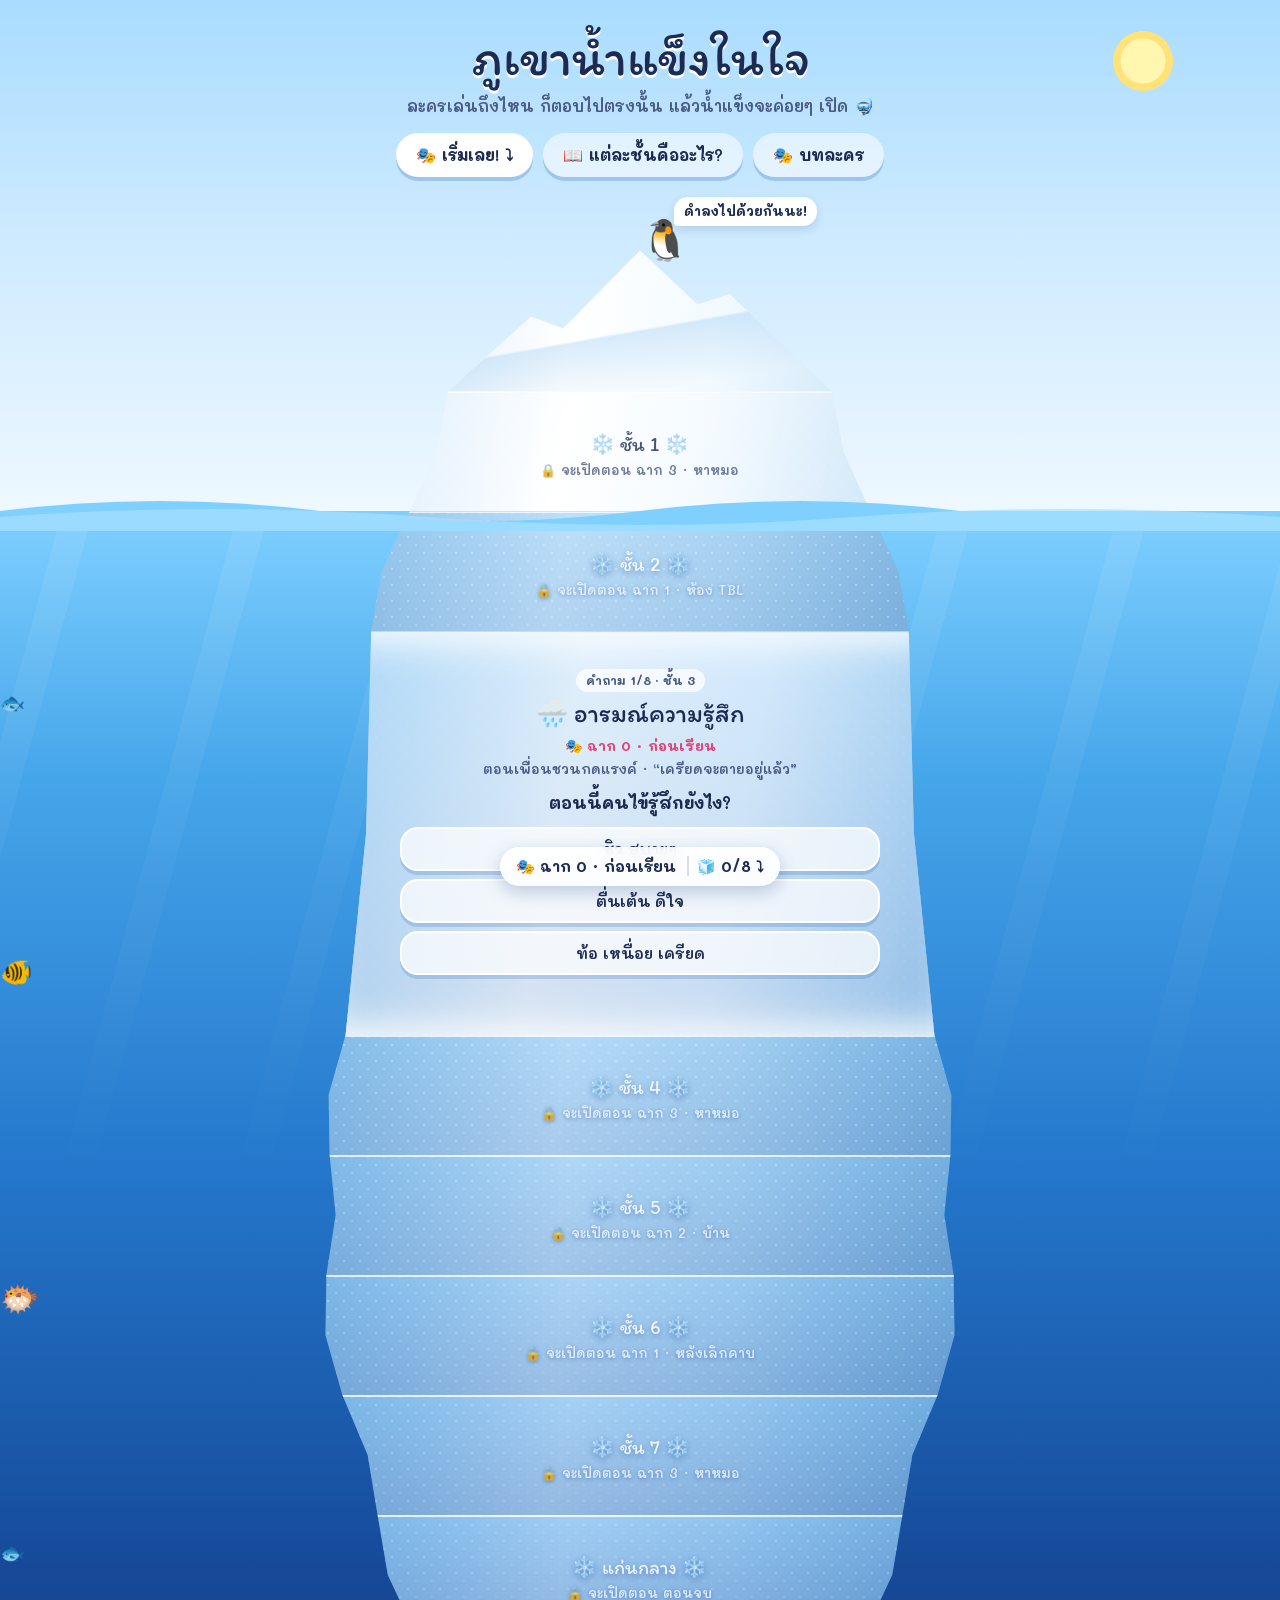
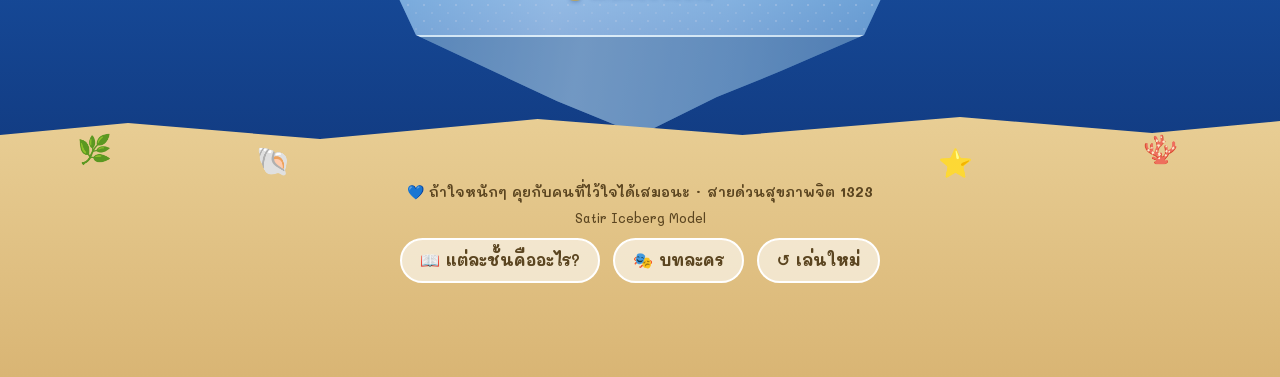
==== index.html @ bcfd6aef "Smoother animations, add Satir info page and play script page Co-Authored-By: Claude Opus 5.5 <norep" ====
<!doctype html>
<html lang="th">
<head>
<meta charset="utf-8">
<meta name="viewport" content="width=device-width, initial-scale=1, viewport-fit=cover">
<title>ภูเขาน้ำแข็งในใจ 🧊</title>
<meta name="description" content="ดูละครไป ดำน้ำไป — เปิดภูเขาน้ำแข็งในใจทีละชั้น">
<link rel="icon" href="data:image/svg+xml,<svg xmlns='http://www.w3.org/2000/svg' viewBox='0 0 100 100'><text y='.9em' font-size='90'>🧊</text></svg>">
<link rel="preconnect" href="https://fonts.googleapis.com">
<link rel="preconnect" href="https://fonts.gstatic.com" crossorigin>
<link href="https://fonts.googleapis.com/css2?family=Itim&family=Mali:wght@500;600;700&display=swap" rel="stylesheet">
<link rel="stylesheet" href="style.css">
<style>
.scene{margin-top:6px;font-size:14px;font-weight:700;color:#e0457b}
.cue{margin:2px auto 0;font-size:13.5px;color:var(--ink-soft);font-weight:600}
.q{margin:10px 0 12px;font-size:17px;font-weight:700;line-height:1.45}
.opts{display:flex;flex-direction:column;gap:8px}
.opt{border:2px solid #fff;background:rgba(255,255,255,.72);border-radius:18px;padding:10px 14px;font-size:15px;font-weight:600;line-height:1.35;
  box-shadow:0 4px 0 rgba(60,120,190,.25);
  transition:transform .3s var(--pop),background .3s ease,border-color .3s ease,box-shadow .3s var(--pop),opacity .45s ease}
.opt:hover:not(:disabled){transform:translateY(-2px);background:#fff;box-shadow:0 6px 0 rgba(60,120,190,.25)}
.opt:active:not(:disabled){transform:translateY(3px);box-shadow:0 1px 0 rgba(60,120,190,.25)}
.opt:disabled{cursor:default}
.opt.no{background:#ffe4e9;border-color:#ff9cb0;animation:wobble .55s ease-in-out}
.opt.yes{background:#d3f7e6;border-color:#3ccf92;animation:yay .55s var(--pop)}
.opt.fade{opacity:.3;transform:scale(.97)}
.oops{margin-top:8px;font-size:14px;font-weight:700;color:#d2456b;opacity:0;transform:translateY(-4px);transition:opacity .3s ease,transform .3s var(--pop)}
.oops.show{opacity:1;transform:none}
.got{display:inline-block;margin-top:8px;padding:6px 14px;border-radius:99px;background:rgba(255,255,255,.85);font-weight:700;font-size:15px}
.aha{margin:8px 0 0;font-size:14.5px;font-weight:600;color:var(--ink-soft)}
.lockt{font-family:"Itim";font-size:20px;color:#fff;text-shadow:0 2px 6px rgba(20,60,140,.5)}
.locks{font-size:13px;color:#eaf6ff;font-weight:600;text-shadow:0 1px 4px rgba(20,60,140,.5)}
.slice.above.locked .lockt{color:var(--ink);text-shadow:none}
.slice.above.locked .locks{color:var(--ink-soft);text-shadow:none}
.slice.locked .in{opacity:.8}
.pop{position:absolute;border-radius:50%;border:2px solid rgba(255,255,255,.95);background:rgba(255,255,255,.15);z-index:6;pointer-events:none;
  animation:popup 1.3s cubic-bezier(.2,.7,.3,1) forwards}
.heart{font-size:54px;line-height:1;display:inline-block;filter:drop-shadow(0 0 14px #ffe27a);animation:beat 1.8s ease-in-out infinite}
.slice.core .opts{display:grid;grid-template-columns:1fr 1fr}
.sticker{display:inline-block;margin-top:10px;background:#fff6b8;color:#5a4500;padding:12px 18px;border-radius:6px 22px 6px 22px;font-size:18px;font-weight:700;transform:rotate(-2deg);box-shadow:0 6px 14px rgba(0,0,0,.15);animation:stick .7s var(--pop) both .2s}
.line{margin:12px 0 0;font-size:14.5px;font-weight:600}
.again{margin-top:8px;border:0;background:none;font-size:13px;font-weight:700;color:var(--ink-soft);text-decoration:underline}
.meter .cnt{margin-left:6px;padding-left:8px;border-left:2px solid rgba(29,43,83,.15)}
@keyframes wobble{0%,100%{transform:none}20%{transform:translateX(-7px) rotate(-1deg)}40%{transform:translateX(6px) rotate(1deg)}60%{transform:translateX(-4px)}80%{transform:translateX(2px)}}
@keyframes yay{0%{transform:scale(1)}45%{transform:scale(1.07)}100%{transform:scale(1)}}
@keyframes popup{from{transform:translate(0,0) scale(.4);opacity:1}to{transform:translate(var(--dx),-130px) scale(1.3);opacity:0}}
@keyframes beat{0%,100%{transform:scale(1)}50%{transform:scale(1.1)}}
@keyframes stick{from{opacity:0;transform:rotate(-10deg) scale(.6)}to{opacity:1;transform:rotate(-2deg) scale(1)}}
</style>
</head>
<body class="boot">

<button class="meter" id="meter" data-act="jump"><span class="txt">🧊 0/8</span></button>

<header class="sky">
  <div class="sun"></div>
  <div class="cloud c1"></div><div class="cloud c2"></div><div class="cloud c3"></div>
  <div class="title">
    <h1>ภูเขาน้ำแข็งในใจ</h1>
    <p>ละครเล่นถึงไหน ก็ตอบไปตรงนั้น แล้วน้ำแข็งจะค่อยๆ เปิด 🤿</p>
    <div class="btns">
      <button class="go" data-act="jump">🎭 เริ่มเลย! ⤵</button>
      <a class="go alt" href="info.html" data-fade>📖 แต่ละชั้นคืออะไร?</a>
      <a class="go alt" href="script.html" data-fade>🎭 บทละคร</a>
    </div>
  </div>
  <div class="col">
    <div class="peak"><div class="ice"></div><div class="snow"></div><div class="penguin">🐧</div><div class="say">ดำลงไปด้วยกันนะ!</div></div>
    <div id="top"></div>
  </div>
</header>

<main class="sea" id="sea">
  <div class="waves">
    <svg viewBox="0 0 1200 40" preserveAspectRatio="none"><path d="M0 20 Q 75 0 150 20 T 300 20 T 450 20 T 600 20 T 750 20 T 900 20 T 1050 20 T 1200 20 V40 H0Z" fill="#7fd0ff"/></svg>
    <svg class="w2" viewBox="0 0 1200 40" preserveAspectRatio="none"><path d="M0 20 Q 100 4 200 20 T 400 20 T 600 20 T 800 20 T 1000 20 T 1200 20 V40 H0Z" fill="#a8e1ff"/></svg>
  </div>
  <div class="rays"></div>
  <div id="sealife"></div>
  <div class="col" id="deep"></div>
  <div class="col tip"><div class="ice"></div></div>
  <footer class="bed">
    <span class="deco" style="left:6%">🌿</span><span class="deco" style="left:20%;top:34px;animation-delay:-1s">🐚</span>
    <span class="deco" style="right:8%;animation-delay:-2s">🪸</span><span class="deco" style="right:24%;top:36px;animation-delay:-3s">⭐</span>
    <p>💙 ถ้าใจหนักๆ คุยกับคนที่ไว้ใจได้เสมอนะ · สายด่วนสุขภาพจิต <b>1323</b></p>
    <p style="font-weight:500;font-size:12.5px">Satir Iceberg Model</p>
    <a class="pillbtn" href="info.html" data-fade>📖 แต่ละชั้นคืออะไร?</a>
    <a class="pillbtn" href="script.html" data-fade>🎭 บทละคร</a>
    <button class="pillbtn" data-act="reset">↺ เล่นใหม่</button>
  </footer>
</main>

<script src="ocean.js"></script>
<script>
const LAYERS = [
  {id:'behavior', name:'พฤติกรรม', emo:'🚶', tint:'#ffffff', wt:60, wb:72,
   scene:'ฉาก 3 · หาหมอ', cue:'“พอเรียนไม่ได้ ก็ไม่อยากอ่านหนังสือแล้ว”', q:'แล้วคนรอบตัวมองเห็นอะไรจากคนไข้?',
   opts:['ไม่อยากอ่านหนังสือ ไม่อยากทำอะไรแล้ว','อยากรู้สึกมีคุณค่า','เชื่อว่าอ่านมาก = เข้าใจมาก'], ans:0,
   aha:'อยู่บนสุด แต่เพิ่งโผล่ตอนท้าย — คนอื่นอาจเห็นแค่ “ขี้เกียจ”'},
  {id:'body', name:'ความรู้สึกทางกาย', emo:'💓', tint:'#ffe6dc', wt:72, wb:84,
   scene:'ฉาก 1 · ห้อง TBL', cue:'ตอนสอบ IRAT คนไข้นั่งนิ่งๆ ไม่คุยกับใคร', q:'ตอนนี้ร่างกายคนไข้เป็นยังไง?',
   opts:['แย่งเพื่อนพูดไม่หยุด','นิ่ง เกร็ง ถอยออกจากวง','นั่งดูบอลชิวๆ'], ans:1,
   aha:'ร่างกายรู้ก่อนเสมอ ว่าใจไม่โอเค'},
  {id:'feeling', name:'อารมณ์ความรู้สึก', emo:'🌧️', tint:'#ffdcea', wt:84, wb:92,
   scene:'ฉาก 0 · ก่อนเรียน', cue:'ตอนเพื่อนชวนกดแรงค์ · “เครียดจะตายอยู่แล้ว”', q:'ตอนนี้คนไข้รู้สึกยังไง?',
   opts:['ชิว สบายๆ','ตื่นเต้น ดีใจ','ท้อ เหนื่อย เครียด'], ans:2,
   aha:'ความเครียดสะสมทั้งสัปดาห์ จนระเบิดใส่เพื่อน'},
  {id:'faf', name:'ความรู้สึกต่อความรู้สึก', emo:'🪞', tint:'#ece0ff', wt:92, wb:97,
   scene:'ฉาก 3 · หาหมอ', cue:'“รู้สึกละอายใจครับ ว่าเราเป็นแบบนี้ก็เพราะตัวเอง”', q:'เขารู้สึกยังไง กับการที่ตัวเองท้อ?',
   opts:['ละอายใจ โทษตัวเอง','ภูมิใจในตัวเอง','ไม่รู้สึกอะไรเลย'], ans:0,
   aha:'เจ็บแล้วยังโทษตัวเองที่เจ็บ = หนักเป็นสองเท่า'},
  {id:'perception', name:'ความคิด / ความเชื่อ', emo:'💭', tint:'#dde7ff', wt:97, wb:98,
   scene:'ฉาก 2 · บ้าน', cue:'ตอนคุยกับแม่ · “แล้วผมล่ะแม่!”', q:'คนไข้กำลังบอกตัวเองว่าอะไร?',
   opts:['“เดี๋ยวก็ผ่านไป”','“อ่านเท่าไหร่ ก็คงไม่เข้าใจเหมือนเพื่อน”','“เพื่อนก็ไม่ได้เก่งกว่าเรา”'], ans:1,
   aha:'เอาตัวเองไปเทียบกับทุกคน จนเชื่อว่าสู้ไม่ได้'},
  {id:'expectation', name:'ความคาดหวัง', emo:'🎯', tint:'#d6f6ea', wt:98, wb:93,
   scene:'ฉาก 1 · หลังเลิกคาบ', cue:'เดินกลับบ้าน · “อ่านละเอียดจัดๆ ทำไมยังไม่ได้อีก”', q:'“สมการลับ” ในใจคนไข้คือ?',
   opts:['นอนเยอะ = ฉลาด','อ่านมาก = เข้าใจมาก','เล่นเกม = เก่ง'], ans:1,
   aha:'สมการที่เคยได้ผลตอนมัธยม ใช้ไม่ได้ในโลกใหม่'},
  {id:'yearning', name:'ความปรารถนา', emo:'💗', tint:'#ffdff1', wt:93, wb:82,
   scene:'ฉาก 3 · หาหมอ', cue:'“ผมผูกคุณค่าไว้กับการเรียน”', q:'ลึกๆ หัวใจเขาต้องการอะไร?',
   opts:['อยากเรียนได้ A อย่างเดียว','อยากรู้สึกมีคุณค่า และได้รับการยอมรับ','อยากให้เพื่อนทำไม่ได้บ้าง'], ans:1,
   aha:'สิ่งที่ทุกคนต้องการ และบริสุทธิ์มากๆ'},
  {id:'self', name:'ตัวตน', emo:'✨', tint:'#fff1b8', wt:82, wb:70, core:true,
   scene:'ตอนจบ', cue:'“ผมคิดว่าผมสามารถไปต่อได้แล้วครับ!!!”', q:'ก่อนกลับบ้าน… อยากบอกอะไรกับตัวเอง?',
   opts:['เหนื่อยได้ พักได้นะ 🌙','เราเก่งในแบบของเรา 🌱','ใจดีกับตัวเองหน่อยนะ 🫶','ไม่ต้องสู้คนเดียวก็ได้ 🤝']}
];
// questions follow the play, not the iceberg's depth
const ORDER = ['feeling','body','expectation','perception','behavior','faf','yearning','self'];
const byId = Object.fromEntries(LAYERS.map(l => [l.id, l]));

/* state */
const KEY = 'iceberg-v2';
let S = {solved:{}, self:null};
try{ const r = localStorage.getItem(KEY); if(r) S = Object.assign(S, JSON.parse(r)); }catch(e){}
const save = () => { try{ localStorage.setItem(KEY, JSON.stringify(S)); }catch(e){} };
const isDone = l => l.core ? S.self !== null : !!S.solved[l.id];
const activeId = () => ORDER.find(id => !isDone(byId[id]));
const $ = id => document.getElementById(id);

LAYERS.forEach((l, k) => $(k === 0 ? 'top' : 'deep').appendChild(makeSlice(l, k, l.core ? ' core' : '')));

function inner(l, k){
  const n = k + 1;
  if(isDone(l)){
    if(l.core) return `<div class="heart">💛</div>
      <h2 class="name">${l.emo} ${l.name} ${l.emo}</h2>
      <div class="sticker">ถึงตัวฉัน: ${l.opts[S.self]}</div>
      <p class="line">“ผมคิดว่าผมสามารถไปต่อได้แล้วครับ!!!” 🚀🕊️</p>
      <button class="again" data-act="reself">เปลี่ยนข้อความ</button>`;
    return `<span class="tag">ชั้น ${n}${k === 0 ? ' · เหนือน้ำ' : ''}</span>
      <h2 class="name"><span class="e">${l.emo}</span> ${l.name}</h2>
      <div class="got">✓ ${l.opts[l.ans]}</div>
      <p class="aha">${l.aha}</p>`;
  }
  if(l.id !== activeId()){
    return `<div class="lockt">❄️ ${l.core ? 'แก่นกลาง' : 'ชั้น ' + n} ❄️</div><div class="locks">🔒 จะเปิดตอน ${l.scene}</div>`;
  }
  const opts = l.opts.map((o, i) => `<button class="opt" data-act="pick" data-i="${i}">${o}</button>`).join('');
  return `<span class="tag">คำถาม ${ORDER.indexOf(l.id) + 1}/8 · ${l.core ? 'แก่นกลาง' : 'ชั้น ' + n}</span>
    ${l.core ? '<div class="heart" style="margin-top:8px">🤍</div>' : ''}
    <h2 class="name"><span class="e">${l.emo}</span> ${l.name}</h2>
    <div class="scene">🎭 ${l.scene}</div>
    <div class="cue">${l.cue}</div>
    <p class="q">${l.q}</p>
    <div class="opts">${opts}</div>
    <div class="oops">ยังไม่ใช่น้า ลองอีกที 🫧</div>`;
}

const shown = {};   // last rendered state per slice, so only changed slices animate
const stateOf = l => isDone(l) ? 'solved' + (l.core ? S.self : '') : (l.id === activeId() ? 'active' : 'locked');

// swap a slice's content: fade out, resize the ice smoothly, fade in
function morph(el, apply){
  const ice = el.querySelector('.ice'), inn = el.querySelector('.in');
  const h0 = ice.offsetHeight;
  inn.classList.add('out');
  setTimeout(() => {
    apply();
    ice.style.transition = 'none'; ice.style.height = '';
    const h1 = ice.offsetHeight;
    ice.style.height = h0 + 'px'; void ice.offsetHeight;
    ice.style.transition = '';
    ice.style.height = h1 + 'px';
    requestAnimationFrame(() => inn.classList.remove('out'));
    setTimeout(() => { ice.style.height = ''; }, 750);
  }, 260);
}

function render(animate){
  LAYERS.forEach((l, k) => {
    const st = stateOf(l);
    if(shown[l.id] === st) return;
    shown[l.id] = st;
    const el = $('L-' + l.id);
    const apply = () => {
      el.classList.toggle('solved', st.startsWith('solved'));
      el.classList.toggle('active', st === 'active');
      el.classList.toggle('locked', st === 'locked');
      el.querySelector('.in').innerHTML = inner(l, k);
    };
    animate && !REDUCE ? morph(el, apply) : apply();
  });
  const act = activeId(), n = LAYERS.filter(isDone).length;
  const html = act ? `🎭 ${byId[act].scene} <span class="cnt">🧊 ${n}/8</span> ⤵` : '🧊 ครบแล้ว! 💛';
  const txt = $('meter').querySelector('.txt');
  if(txt.innerHTML !== html){
    txt.innerHTML = html;
    if(animate){ txt.classList.remove('swap'); void txt.offsetWidth; txt.classList.add('swap'); }
  }
}

function burst(el, from){
  const r = el.getBoundingClientRect(), b = from.getBoundingClientRect();
  for(let i = 0; i < 14; i++){
    const p = document.createElement('span'); p.className = 'pop';
    const s = 6 + Math.random() * 14;
    p.style.cssText = `left:${b.left - r.left + Math.random() * b.width}px;top:${b.top - r.top + b.height / 2}px;width:${s}px;height:${s}px;--dx:${(Math.random() - .5) * 80}px;animation-delay:${Math.random() * .25}s`;
    el.appendChild(p);
    setTimeout(() => p.remove(), 1800);
  }
}
function bump(){ const m = $('meter'); m.classList.remove('bump'); void m.offsetWidth; m.classList.add('bump'); }
const jump = () => { const a = activeId(); glide($('L-' + (a || 'self'))); };

let busy = false;
document.addEventListener('click', e => {
  const b = e.target.closest('[data-act]'); if(!b) return;
  const act = b.dataset.act;
  if(act === 'jump') return jump();
  if(act === 'pick'){
    if(busy) return;
    const l = byId[activeId()], i = +b.dataset.i, el = $('L-' + l.id);
    if(!l.core && i !== l.ans){
      b.classList.remove('no'); void b.offsetWidth; b.classList.add('no');
      el.querySelector('.oops').classList.add('show');
      return;
    }
    busy = true;
    b.classList.add('yes');
    el.querySelectorAll('.opt').forEach(o => { o.disabled = true; if(o !== b) o.classList.add('fade'); });
    burst(el, b); shine(el);
    setTimeout(() => {
      if(l.core) S.self = i; else S.solved[l.id] = true;
      save(); render(true); bump();
      const nx = activeId() && $('L-' + activeId());
      if(nx) setTimeout(() => shine(nx), 500);
      setTimeout(() => { if(nx) glide(nx); busy = false; }, 1050);
    }, 750);
  }
  if(act === 'reself'){ S.self = null; save(); render(true); }
  if(act === 'reset'){
    S = {solved:{}, self:null}; save(); render(true);
    setTimeout(() => glide(document.body), 300);
  }
});

sealife($('sealife'));
render(false);
setTimeout(() => document.body.classList.remove('boot'), 2000);
</script>
</body>
</html>
---- style.css ----
/* shared ocean + iceberg look for every page */
:root{--ink:#1d2b53;--ink-soft:#4a5a86;--col:min(100vw,640px);--ease:cubic-bezier(.65,0,.35,1);--pop:cubic-bezier(.2,.8,.2,1);color-scheme:light}
*{box-sizing:border-box}
html,body{margin:0;overflow-x:hidden}
body{font-family:"Mali",system-ui,sans-serif;color:var(--ink);background:#0b2150;line-height:1.55;-webkit-tap-highlight-color:transparent;animation:pagein .6s ease both}
body.leaving{opacity:0;transition:opacity .3s ease}
button{font:inherit;color:inherit;cursor:pointer}
a{color:inherit}
h1,h2,.itim{font-family:"Itim","Mali",sans-serif;font-weight:400}

/* sky */
.sky{position:relative;background:linear-gradient(#a9dcff 0%,#cdeaff 45%,#eef8ff 100%);padding-top:28px;overflow:hidden}
.sun{position:absolute;right:8%;top:26px;width:70px;height:70px;border-radius:50%;background:radial-gradient(circle,#fff6b0 0 45%,#ffe27a 46% 60%,rgba(255,226,122,0) 61%);animation:sunglow 6s ease-in-out infinite}
.cloud{position:absolute;background:#fff;border-radius:99px;opacity:.9;animation:drift linear infinite;will-change:transform}
.cloud::before,.cloud::after{content:"";position:absolute;background:#fff;border-radius:50%}
.cloud::before{width:55%;height:160%;left:15%;bottom:20%}
.cloud::after{width:40%;height:130%;right:12%;bottom:15%}
.c1{width:110px;height:30px;top:70px;left:-120px;animation-duration:60s}
.c2{width:80px;height:22px;top:150px;left:-120px;animation-duration:85s;animation-delay:-40s;opacity:.75}
.c3{width:130px;height:34px;top:240px;left:-140px;animation-duration:110s;animation-delay:-70s;opacity:.6}
.title{position:relative;z-index:2;text-align:center;padding:0 16px}
.title h1{margin:0;font-size:clamp(34px,9vw,52px);line-height:1.15;text-shadow:0 3px 0 #fff}
.title p{margin:6px 0 0;font-size:16px;color:var(--ink-soft);font-weight:600}
.btns{display:flex;flex-wrap:wrap;gap:10px;justify-content:center;margin-top:14px}
.go{display:inline-block;text-decoration:none;border:0;border-radius:99px;padding:10px 20px;font-weight:700;font-size:16px;background:#fff;color:var(--ink);
  box-shadow:0 4px 0 rgba(60,120,190,.3);transition:transform .25s var(--pop),box-shadow .25s var(--pop)}
.go:hover{transform:translateY(-2px);box-shadow:0 6px 0 rgba(60,120,190,.3)}
.go:active{transform:translateY(3px);box-shadow:0 1px 0 rgba(60,120,190,.3)}
.go.alt{background:rgba(255,255,255,.55)}

/* iceberg column */
.col{position:relative;z-index:1;width:var(--col);margin:0 auto}
.peak{position:relative;height:150px;margin-top:64px}
.peak .ice,.peak .snow{position:absolute;inset:0;clip-path:polygon(20% 100%,33% 50%,38% 58%,50% 6%,59% 42%,64% 35%,80% 100%)}
.peak .ice{background:linear-gradient(100deg,#cfe7fb 0%,#ffffff 40%,#f2faff 62%,#bcdcf6 100%)}
.peak .snow{background:linear-gradient(170deg,transparent 55%,rgba(150,200,240,.35) 56%,transparent 80%)}
.penguin{position:absolute;left:50%;top:-34px;font-size:40px;z-index:3;animation:waddle 3.2s ease-in-out infinite;transform-origin:50% 100%}
.say{position:absolute;left:calc(50% + 34px);top:-44px;background:#fff;border-radius:14px 14px 14px 4px;padding:4px 10px;font-size:13px;font-weight:700;white-space:nowrap;box-shadow:0 4px 10px rgba(30,60,120,.15);z-index:3;animation:float 4s ease-in-out infinite}

.slice{position:relative}
.slice .ice{position:relative;clip-path:var(--clip);padding:34px 0 30px;min-height:120px;display:flex;justify-content:center;align-items:center;overflow:hidden;
  border-top:2px solid rgba(255,255,255,.7);
  background:linear-gradient(100deg,#8ec4ea 0%,#c9e7fc 38%,#b3daf5 64%,#7cb4df 100%);
  transition:height .7s var(--ease),padding .7s var(--ease)}
.slice .ice::before{content:"";position:absolute;inset:0;z-index:1;pointer-events:none;opacity:.55;transition:opacity 1s ease;
  background:radial-gradient(rgba(255,255,255,.75) 1px,transparent 1.6px) 0 0/16px 16px,radial-gradient(rgba(255,255,255,.5) 1px,transparent 1.6px) 8px 8px/16px 16px}
.lit,.tintl,.glow,.shine{position:absolute;inset:0;pointer-events:none}
.lit{z-index:0;opacity:0;transition:opacity 1s ease;background:linear-gradient(100deg,#b9e0fb 0%,#f5fcff 38%,#e6f5ff 64%,#a4d1f2 100%)}
.tintl{z-index:0;opacity:0;transition:opacity 1.1s ease;
  background:linear-gradient(100deg,color-mix(in srgb,var(--tint) 50%,#8ec4ea) 0%,var(--tint) 36%,color-mix(in srgb,var(--tint) 65%,#fff) 62%,color-mix(in srgb,var(--tint) 50%,#7cb4df) 100%)}
.glow{z-index:3;opacity:0;transition:opacity .9s ease;box-shadow:inset 0 0 38px 8px rgba(255,255,255,.95)}
.shine{z-index:4;transform:translateX(-130%);background:linear-gradient(110deg,transparent 35%,rgba(255,255,255,.85) 50%,transparent 65%)}
.shine.run{animation:sweep 1.2s cubic-bezier(.45,0,.2,1)}
.in{position:relative;z-index:5;width:calc(var(--cw) * 1%);max-width:500px;text-align:center;transition:opacity .35s ease,transform .5s var(--pop)}
.in.out{opacity:0;transform:translateY(10px) scale(.98)}

.slice.active .lit{opacity:1}
.slice.active .ice::before{opacity:.2}
.slice.active .glow,.slice.open .glow{opacity:1;animation:breathe 3.2s ease-in-out infinite}
.slice.solved .tintl{opacity:1}
.slice.solved .ice::before{opacity:.18}
.slice.solved .ice{padding:26px 0 24px}
.slice.above .ice,.slice.above .lit{background:linear-gradient(100deg,#d4eafc 0%,#ffffff 38%,#f3faff 62%,#c2dff6 100%)}
.slice.above .ice::before{opacity:.25}
.sea .slice .ice::after{content:"";position:absolute;inset:0;pointer-events:none;z-index:2;transition:opacity 1s ease;
  background:linear-gradient(180deg,rgba(40,130,220,var(--deep0)),rgba(20,70,160,var(--deep1)))}
.sea .slice.solved .ice::after{opacity:.3}
.slice.core .tintl{background:radial-gradient(ellipse at 50% 30%,#fffbe0 0%,#ffe9a0 40%,#f5cf6a 75%,#d9a93e 100%)}
.slice.core.solved .ice::after{opacity:0}

.tag{display:inline-block;font-size:12px;font-weight:700;padding:2px 10px;border-radius:99px;background:rgba(255,255,255,.75);color:var(--ink-soft)}
.name{margin:6px 0 0;font-size:26px;line-height:1.2}
.name .e{display:inline-block;animation:wiggle 3.4s ease-in-out infinite}

.tip{height:100px}
.tip .ice{position:absolute;inset:0;clip-path:polygon(15% 0,29% 42%,37% 66%,50% 100%,62% 62%,72% 36%,85% 0);
  background:linear-gradient(100deg,#6fa8d8,#a9d3f0 40%,#8fc0e6 64%,#5f98cc);border-top:2px solid rgba(255,255,255,.6)}
.tip .ice::after{content:"";position:absolute;inset:0;background:rgba(10,40,110,.35)}

/* sea */
.sea{position:relative;background:linear-gradient(#7fd0ff 0%,#46a6ea 18%,#2477cc 45%,#164a99 72%,#0d2a66 100%)}
.waves{position:absolute;left:0;right:0;top:-20px;height:40px;z-index:4;pointer-events:none;overflow:hidden}
.waves svg{position:absolute;left:0;width:200%;height:100%;animation:wave 12s linear infinite;will-change:transform}
.waves svg.w2{animation-duration:18s;animation-direction:reverse;top:6px;opacity:.7}
.rays{position:absolute;inset:0 0 auto 0;height:700px;pointer-events:none;z-index:0;
  background:repeating-linear-gradient(105deg,rgba(255,255,255,0) 0 60px,rgba(255,255,255,.08) 60px 90px,rgba(255,255,255,0) 90px 170px);
  -webkit-mask:linear-gradient(#000,transparent);mask:linear-gradient(#000,transparent);animation:shimmer 7s ease-in-out infinite}
.fish{position:absolute;z-index:0;left:0;pointer-events:none;will-change:transform;animation:swim linear infinite}
.fish i{display:inline-block;font-style:normal;animation:bobfish 2.4s ease-in-out infinite}
.bub{position:absolute;bottom:0;border-radius:50%;border:2px solid rgba(255,255,255,.55);z-index:0;pointer-events:none;will-change:transform;animation:rise linear infinite}

.bed{position:relative;z-index:2;margin-top:-30px;padding:70px 16px 90px;text-align:center;
  background:linear-gradient(#e9cf96,#d9b574);clip-path:polygon(0 30px,10% 18px,25% 34px,42% 14px,58% 30px,75% 12px,90% 28px,100% 16px,100% 100%,0 100%)}
.bed .deco{position:absolute;top:22px;font-size:28px;animation:sway 4s ease-in-out infinite;transform-origin:50% 100%}
.bed p{margin:6px 0;font-size:14px;font-weight:600;color:#5b4520}
.pillbtn{border:2px solid #fff;background:rgba(255,255,255,.6);border-radius:99px;padding:8px 18px;font-weight:700;color:#5b4520;text-decoration:none;display:inline-block;margin:4px;transition:transform .25s var(--pop),background .25s}
.pillbtn:hover{transform:translateY(-2px);background:#fff}

/* floating bottom pill */
.meter{position:fixed;bottom:calc(14px + env(safe-area-inset-bottom));left:50%;transform:translateX(-50%);z-index:20;border:0;color:var(--ink);text-decoration:none;
  background:rgba(255,255,255,.88);backdrop-filter:blur(8px);-webkit-backdrop-filter:blur(8px);border-radius:99px;padding:8px 16px;font-weight:700;font-size:15px;
  box-shadow:0 6px 18px rgba(20,60,140,.25);white-space:nowrap;max-width:calc(100vw - 32px);transition:box-shadow .3s}
.meter.bump{animation:bumpm .7s var(--pop)}
.meter .txt{display:inline-block}
.meter .txt.swap{animation:fadeup .5s var(--pop)}

@keyframes pagein{from{opacity:0}to{opacity:1}}
@keyframes sunglow{50%{transform:scale(1.06)}}
@keyframes drift{to{transform:translateX(calc(100vw + 300px))}}
@keyframes waddle{0%,100%{transform:translateX(-50%) rotate(-4deg)}50%{transform:translateX(-50%) translateY(-5px) rotate(4deg)}}
@keyframes float{50%{transform:translateY(-4px)}}
@keyframes wiggle{0%,100%{transform:none}50%{transform:translateY(-3px) rotate(-6deg)}}
@keyframes breathe{50%{opacity:.5}}
@keyframes sweep{from{transform:translateX(-130%)}to{transform:translateX(130%)}}
@keyframes wave{to{transform:translateX(-50%)}}
@keyframes shimmer{50%{opacity:.45}}
@keyframes swim{from{transform:translateX(105vw)}to{transform:translateX(-15vw)}}
@keyframes bobfish{50%{transform:translateY(-6px)}}
@keyframes rise{from{transform:translateY(0);opacity:0}10%{opacity:1}to{transform:translateY(-900px);opacity:0}}
@keyframes sway{50%{transform:rotate(6deg)}}
@keyframes fadeup{from{opacity:0;transform:translateY(8px)}to{opacity:1;transform:none}}
@keyframes bumpm{0%{transform:translateX(-50%) scale(1)}40%{transform:translateX(-50%) scale(1.1)}100%{transform:translateX(-50%) scale(1)}}
@keyframes boot{from{opacity:0;transform:translateY(24px)}to{opacity:1;transform:none}}
.boot .slice{animation:boot .8s var(--pop) both;animation-delay:calc(var(--k) * 80ms + 150ms)}

@media (prefers-reduced-motion:reduce){*,*::before,*::after{animation:none!important;transition:none!important}}
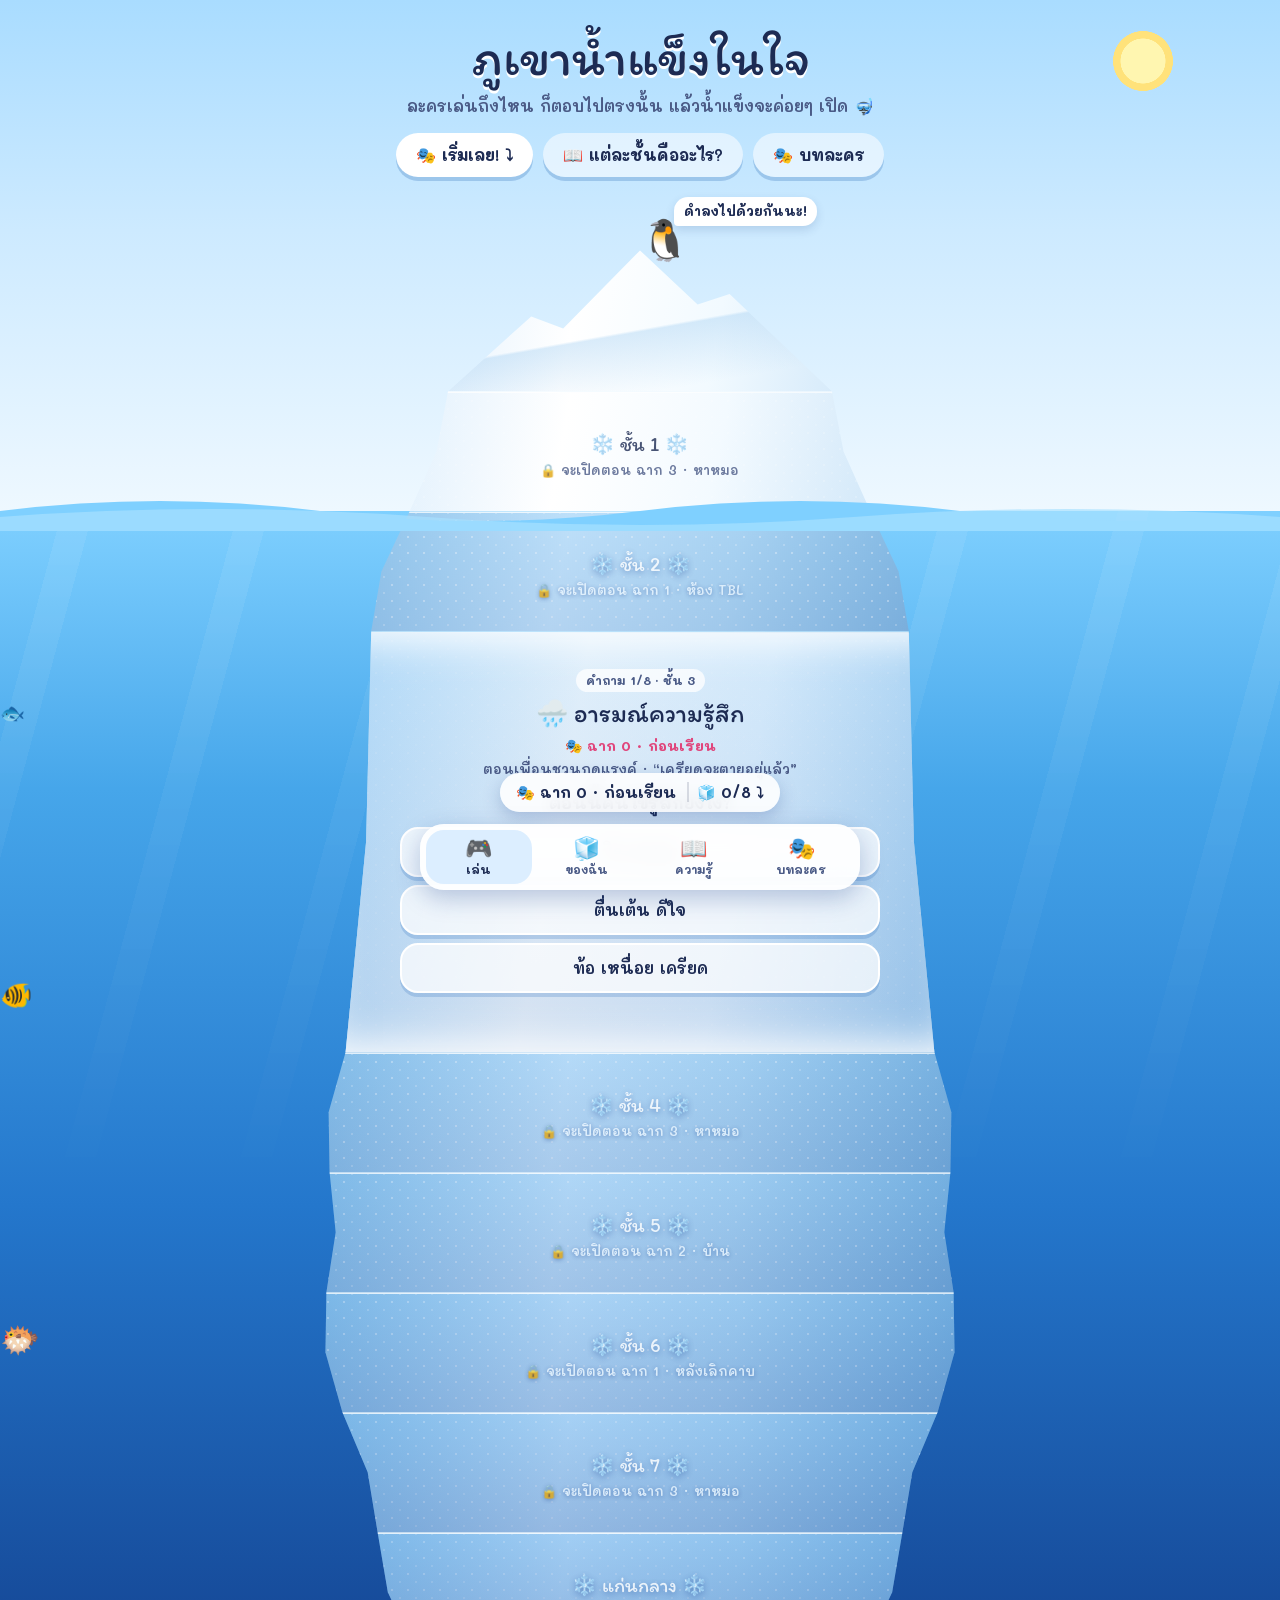
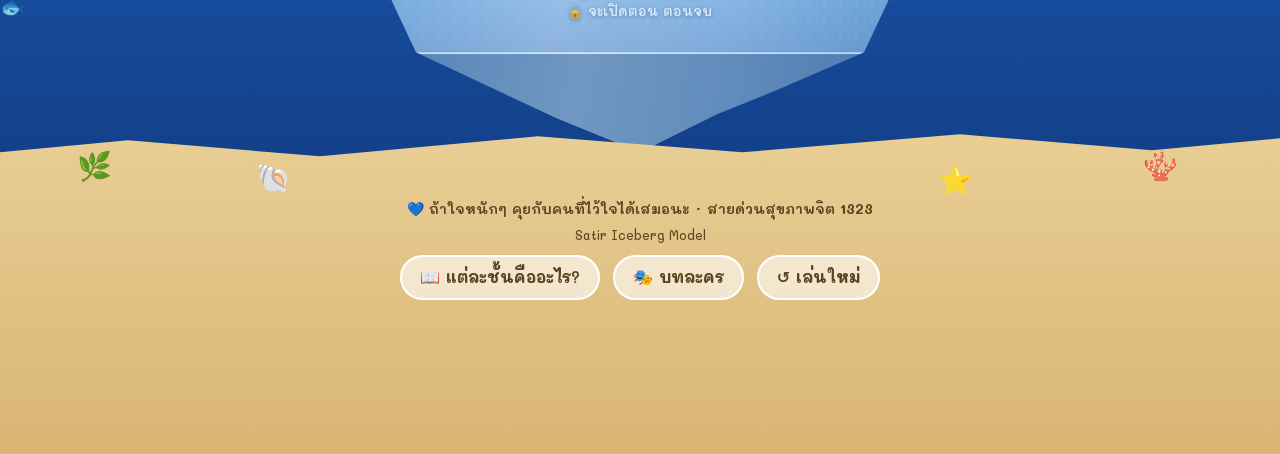
==== commit 8b781b2b: "Mobile-first tab bar, chat-style script, and personal iceberg page Co-Authored-By: Claude Opus 5.5 <" ====
--- a/index.html
+++ b/index.html
@@ -4,6 +4,7 @@
 <meta charset="utf-8">
 <meta name="viewport" content="width=device-width, initial-scale=1, viewport-fit=cover">
 <title>ภูเขาน้ำแข็งในใจ 🧊</title>
+<meta name="theme-color" content="#a9dcff">
 <meta name="description" content="ดูละครไป ดำน้ำไป — เปิดภูเขาน้ำแข็งในใจทีละชั้น">
 <link rel="icon" href="data:image/svg+xml,<svg xmlns='http://www.w3.org/2000/svg' viewBox='0 0 100 100'><text y='.9em' font-size='90'>🧊</text></svg>">
 <link rel="preconnect" href="https://fonts.googleapis.com">
@@ -15,10 +16,10 @@
 .cue{margin:2px auto 0;font-size:13.5px;color:var(--ink-soft);font-weight:600}
 .q{margin:10px 0 12px;font-size:17px;font-weight:700;line-height:1.45}
 .opts{display:flex;flex-direction:column;gap:8px}
-.opt{border:2px solid #fff;background:rgba(255,255,255,.72);border-radius:18px;padding:10px 14px;font-size:15px;font-weight:600;line-height:1.35;
+.opt{min-height:50px;border:2px solid #fff;background:rgba(255,255,255,.72);border-radius:18px;padding:11px 14px;font-size:16px;font-weight:600;line-height:1.35;
   box-shadow:0 4px 0 rgba(60,120,190,.25);
   transition:transform .3s var(--pop),background .3s ease,border-color .3s ease,box-shadow .3s var(--pop),opacity .45s ease}
-.opt:hover:not(:disabled){transform:translateY(-2px);background:#fff;box-shadow:0 6px 0 rgba(60,120,190,.25)}
+@media (hover:hover){.opt:hover:not(:disabled){transform:translateY(-2px);background:#fff;box-shadow:0 6px 0 rgba(60,120,190,.25)}}
 .opt:active:not(:disabled){transform:translateY(3px);box-shadow:0 1px 0 rgba(60,120,190,.25)}
 .opt:disabled{cursor:default}
 .opt.no{background:#ffe4e9;border-color:#ff9cb0;animation:wobble .55s ease-in-out}
@@ -51,6 +52,7 @@
 <body class="boot">
 
 <button class="meter" id="meter" data-act="jump"><span class="txt">🧊 0/8</span></button>
+<nav class="tabbar" data-on="game"></nav>
 
 <header class="sky">
   <div class="sun"></div>
@@ -147,7 +149,8 @@
       <h2 class="name">${l.emo} ${l.name} ${l.emo}</h2>
       <div class="sticker">ถึงตัวฉัน: ${l.opts[S.self]}</div>
       <p class="line">“ผมคิดว่าผมสามารถไปต่อได้แล้วครับ!!!” 🚀🕊️</p>
-      <button class="again" data-act="reself">เปลี่ยนข้อความ</button>`;
+      <a class="go" style="margin-top:14px" href="me.html" data-fade>🧊 ลองดูภูเขาน้ำแข็งของตัวเอง →</a>
+      <br><button class="again" data-act="reself">เปลี่ยนข้อความ</button>`;
     return `<span class="tag">ชั้น ${n}${k === 0 ? ' · เหนือน้ำ' : ''}</span>
       <h2 class="name"><span class="e">${l.emo}</span> ${l.name}</h2>
       <div class="got">✓ ${l.opts[l.ans]}</div>
@@ -169,23 +172,6 @@
 
 const shown = {};   // last rendered state per slice, so only changed slices animate
 const stateOf = l => isDone(l) ? 'solved' + (l.core ? S.self : '') : (l.id === activeId() ? 'active' : 'locked');
-
-// swap a slice's content: fade out, resize the ice smoothly, fade in
-function morph(el, apply){
-  const ice = el.querySelector('.ice'), inn = el.querySelector('.in');
-  const h0 = ice.offsetHeight;
-  inn.classList.add('out');
-  setTimeout(() => {
-    apply();
-    ice.style.transition = 'none'; ice.style.height = '';
-    const h1 = ice.offsetHeight;
-    ice.style.height = h0 + 'px'; void ice.offsetHeight;
-    ice.style.transition = '';
-    ice.style.height = h1 + 'px';
-    requestAnimationFrame(() => inn.classList.remove('out'));
-    setTimeout(() => { ice.style.height = ''; }, 750);
-  }, 260);
-}
 
 function render(animate){
   LAYERS.forEach((l, k) => {
@@ -234,9 +220,10 @@
     if(!l.core && i !== l.ans){
       b.classList.remove('no'); void b.offsetWidth; b.classList.add('no');
       el.querySelector('.oops').classList.add('show');
+      buzz([30, 40, 30]);
       return;
     }
-    busy = true;
+    busy = true; buzz(20);
     b.classList.add('yes');
     el.querySelectorAll('.opt').forEach(o => { o.disabled = true; if(o !== b) o.classList.add('fade'); });
     burst(el, b); shine(el);
--- a/style.css
+++ b/style.css
@@ -4,7 +4,8 @@
 html,body{margin:0;overflow-x:hidden}
 body{font-family:"Mali",system-ui,sans-serif;color:var(--ink);background:#0b2150;line-height:1.55;-webkit-tap-highlight-color:transparent;animation:pagein .6s ease both}
 body.leaving{opacity:0;transition:opacity .3s ease}
-button{font:inherit;color:inherit;cursor:pointer}
+button,a{touch-action:manipulation}
+button{font:inherit;color:inherit;cursor:pointer;-webkit-user-select:none;user-select:none}
 a{color:inherit}
 h1,h2,.itim{font-family:"Itim","Mali",sans-serif;font-weight:400}
 
@@ -24,7 +25,7 @@
 .btns{display:flex;flex-wrap:wrap;gap:10px;justify-content:center;margin-top:14px}
 .go{display:inline-block;text-decoration:none;border:0;border-radius:99px;padding:10px 20px;font-weight:700;font-size:16px;background:#fff;color:var(--ink);
   box-shadow:0 4px 0 rgba(60,120,190,.3);transition:transform .25s var(--pop),box-shadow .25s var(--pop)}
-.go:hover{transform:translateY(-2px);box-shadow:0 6px 0 rgba(60,120,190,.3)}
+@media (hover:hover){.go:hover{transform:translateY(-2px);box-shadow:0 6px 0 rgba(60,120,190,.3)}}
 .go:active{transform:translateY(3px);box-shadow:0 1px 0 rgba(60,120,190,.3)}
 .go.alt{background:rgba(255,255,255,.55)}
 
@@ -89,20 +90,39 @@
 .fish i{display:inline-block;font-style:normal;animation:bobfish 2.4s ease-in-out infinite}
 .bub{position:absolute;bottom:0;border-radius:50%;border:2px solid rgba(255,255,255,.55);z-index:0;pointer-events:none;will-change:transform;animation:rise linear infinite}
 
-.bed{position:relative;z-index:2;margin-top:-30px;padding:70px 16px 90px;text-align:center;
+.bed{position:relative;z-index:2;margin-top:-30px;padding:70px 16px calc(150px + env(safe-area-inset-bottom));text-align:center;
   background:linear-gradient(#e9cf96,#d9b574);clip-path:polygon(0 30px,10% 18px,25% 34px,42% 14px,58% 30px,75% 12px,90% 28px,100% 16px,100% 100%,0 100%)}
 .bed .deco{position:absolute;top:22px;font-size:28px;animation:sway 4s ease-in-out infinite;transform-origin:50% 100%}
 .bed p{margin:6px 0;font-size:14px;font-weight:600;color:#5b4520}
 .pillbtn{border:2px solid #fff;background:rgba(255,255,255,.6);border-radius:99px;padding:8px 18px;font-weight:700;color:#5b4520;text-decoration:none;display:inline-block;margin:4px;transition:transform .25s var(--pop),background .25s}
-.pillbtn:hover{transform:translateY(-2px);background:#fff}
+@media (hover:hover){.pillbtn:hover{transform:translateY(-2px);background:#fff}}
+.pillbtn:active{transform:scale(.95)}
 
 /* floating bottom pill */
-.meter{position:fixed;bottom:calc(14px + env(safe-area-inset-bottom));left:50%;transform:translateX(-50%);z-index:20;border:0;color:var(--ink);text-decoration:none;
+.meter{position:fixed;bottom:calc(88px + env(safe-area-inset-bottom));left:50%;transform:translateX(-50%);z-index:20;border:0;color:var(--ink);text-decoration:none;
   background:rgba(255,255,255,.88);backdrop-filter:blur(8px);-webkit-backdrop-filter:blur(8px);border-radius:99px;padding:8px 16px;font-weight:700;font-size:15px;
   box-shadow:0 6px 18px rgba(20,60,140,.25);white-space:nowrap;max-width:calc(100vw - 32px);transition:box-shadow .3s}
 .meter.bump{animation:bumpm .7s var(--pop)}
 .meter .txt{display:inline-block}
 .meter .txt.swap{animation:fadeup .5s var(--pop)}
+
+/* bottom tab bar */
+.tabbar{position:fixed;left:50%;bottom:calc(10px + env(safe-area-inset-bottom));transform:translateX(-50%);z-index:30;width:min(440px,calc(100% - 20px));
+  display:grid;grid-template-columns:repeat(4,1fr);gap:2px;padding:6px;border-radius:24px;
+  background:rgba(255,255,255,.9);backdrop-filter:blur(12px);-webkit-backdrop-filter:blur(12px);box-shadow:0 8px 24px rgba(20,60,140,.28)}
+.tabbar a{display:flex;flex-direction:column;align-items:center;gap:1px;padding:6px 0 5px;border-radius:18px;text-decoration:none;font-size:11.5px;font-weight:700;color:var(--ink-soft);transition:background .3s,transform .2s var(--pop)}
+.tabbar a b{font-size:22px;line-height:1.1;font-weight:400}
+.tabbar a.on{background:#dceeff;color:var(--ink)}
+.tabbar a:active{transform:scale(.92)}
+
+/* phones: wider iceberg tip/bottom to match the chubbier slices */
+@media (max-width:560px){
+  .peak .ice,.peak .snow{clip-path:polygon(9% 100%,28% 48%,35% 58%,50% 6%,61% 40%,68% 32%,91% 100%)}
+  .tip .ice{clip-path:polygon(7% 0,25% 40%,36% 68%,50% 100%,63% 64%,75% 36%,93% 0)}
+  .peak{margin-top:56px}
+  .title p{font-size:15px}
+  .say{font-size:12px}
+}
 
 @keyframes pagein{from{opacity:0}to{opacity:1}}
 @keyframes sunglow{50%{transform:scale(1.06)}}
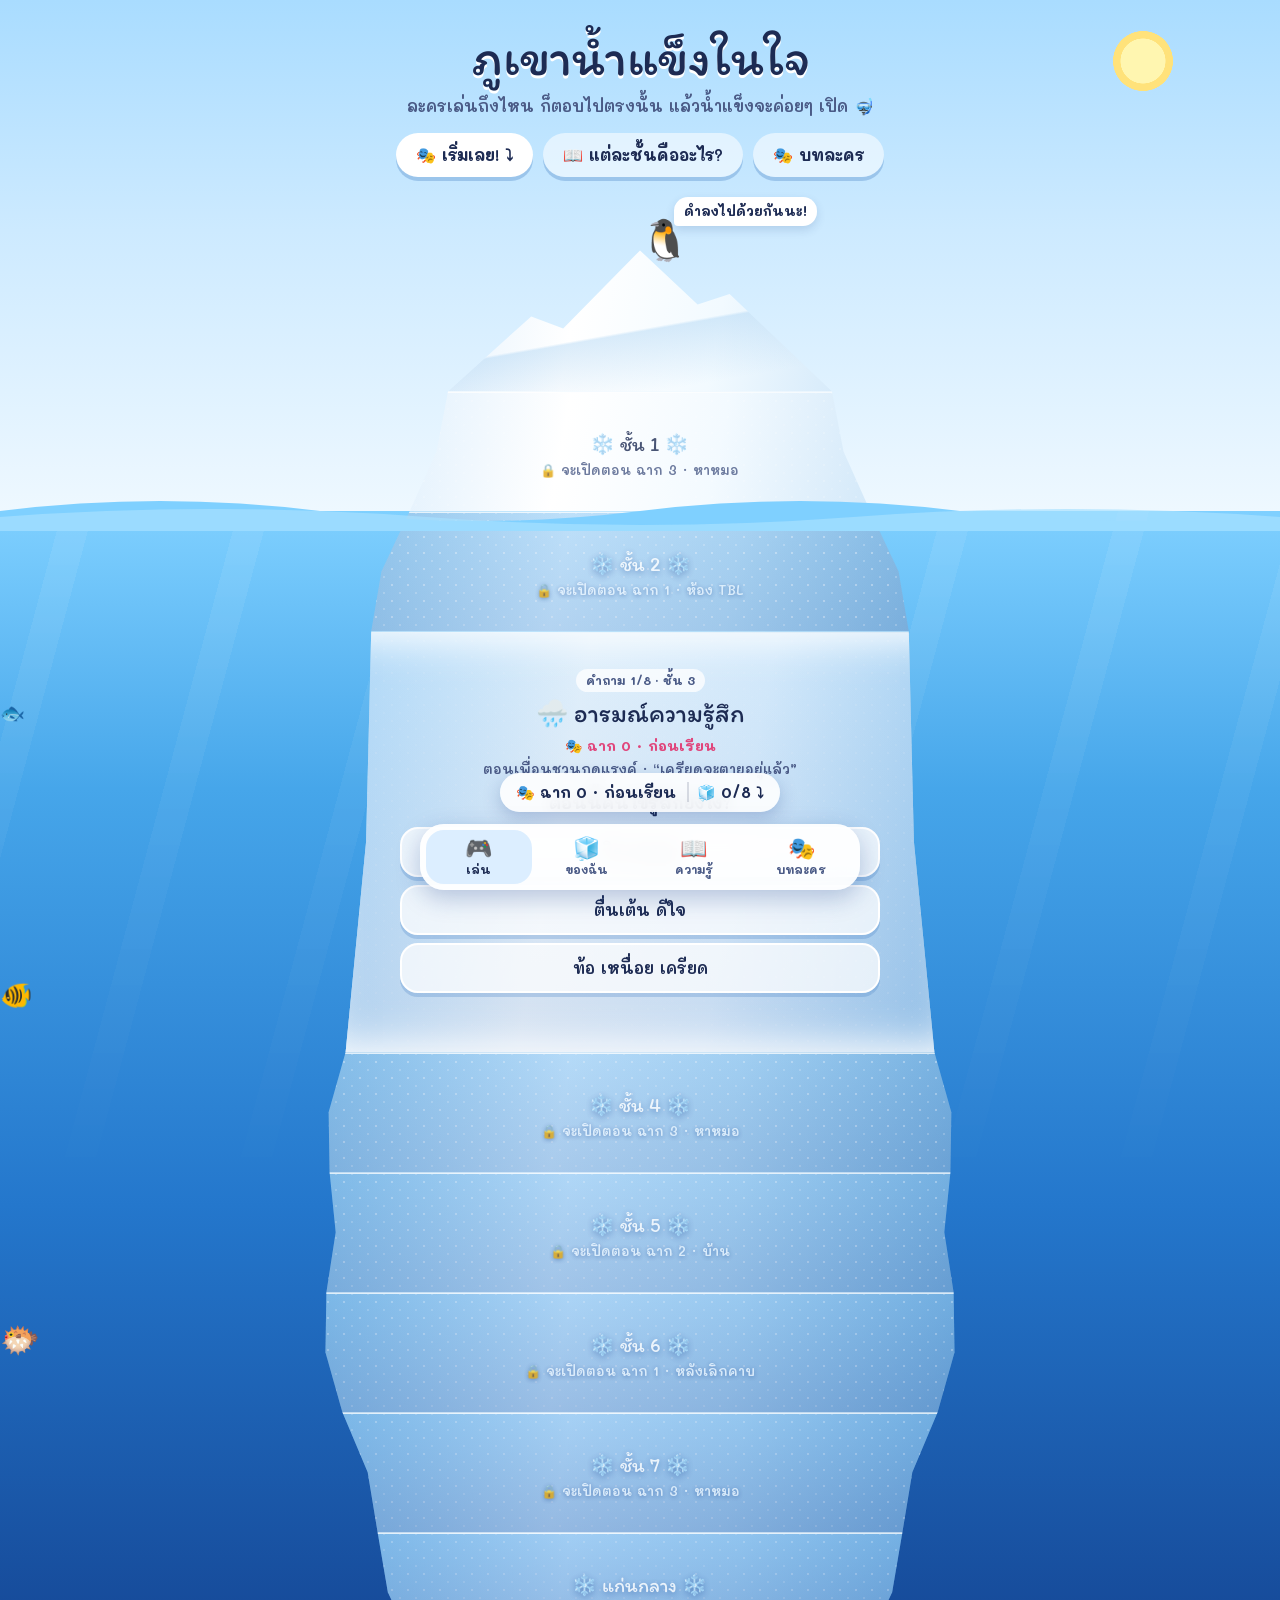
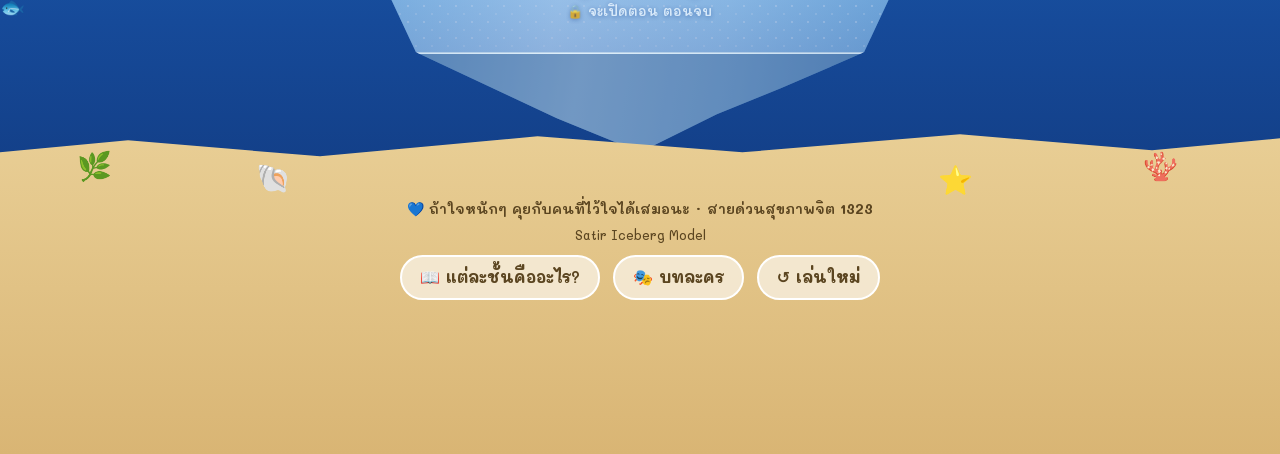
==== commit 07e71c2f: "Shareable mini iceberg poster and cache-busted assets Co-Authored-By: Claude Opus 5.5 <noreply@anthr" ====
--- a/index.html
+++ b/index.html
@@ -10,7 +10,7 @@
 <link rel="preconnect" href="https://fonts.googleapis.com">
 <link rel="preconnect" href="https://fonts.gstatic.com" crossorigin>
 <link href="https://fonts.googleapis.com/css2?family=Itim&family=Mali:wght@500;600;700&display=swap" rel="stylesheet">
-<link rel="stylesheet" href="style.css">
+<link rel="stylesheet" href="style.css?v=6">
 <style>
 .scene{margin-top:6px;font-size:14px;font-weight:700;color:#e0457b}
 .cue{margin:2px auto 0;font-size:13.5px;color:var(--ink-soft);font-weight:600}
@@ -92,7 +92,7 @@
   </footer>
 </main>
 
-<script src="ocean.js"></script>
+<script src="ocean.js?v=6"></script>
 <script>
 const LAYERS = [
   {id:'behavior', name:'พฤติกรรม', emo:'🚶', tint:'#ffffff', wt:60, wb:72,
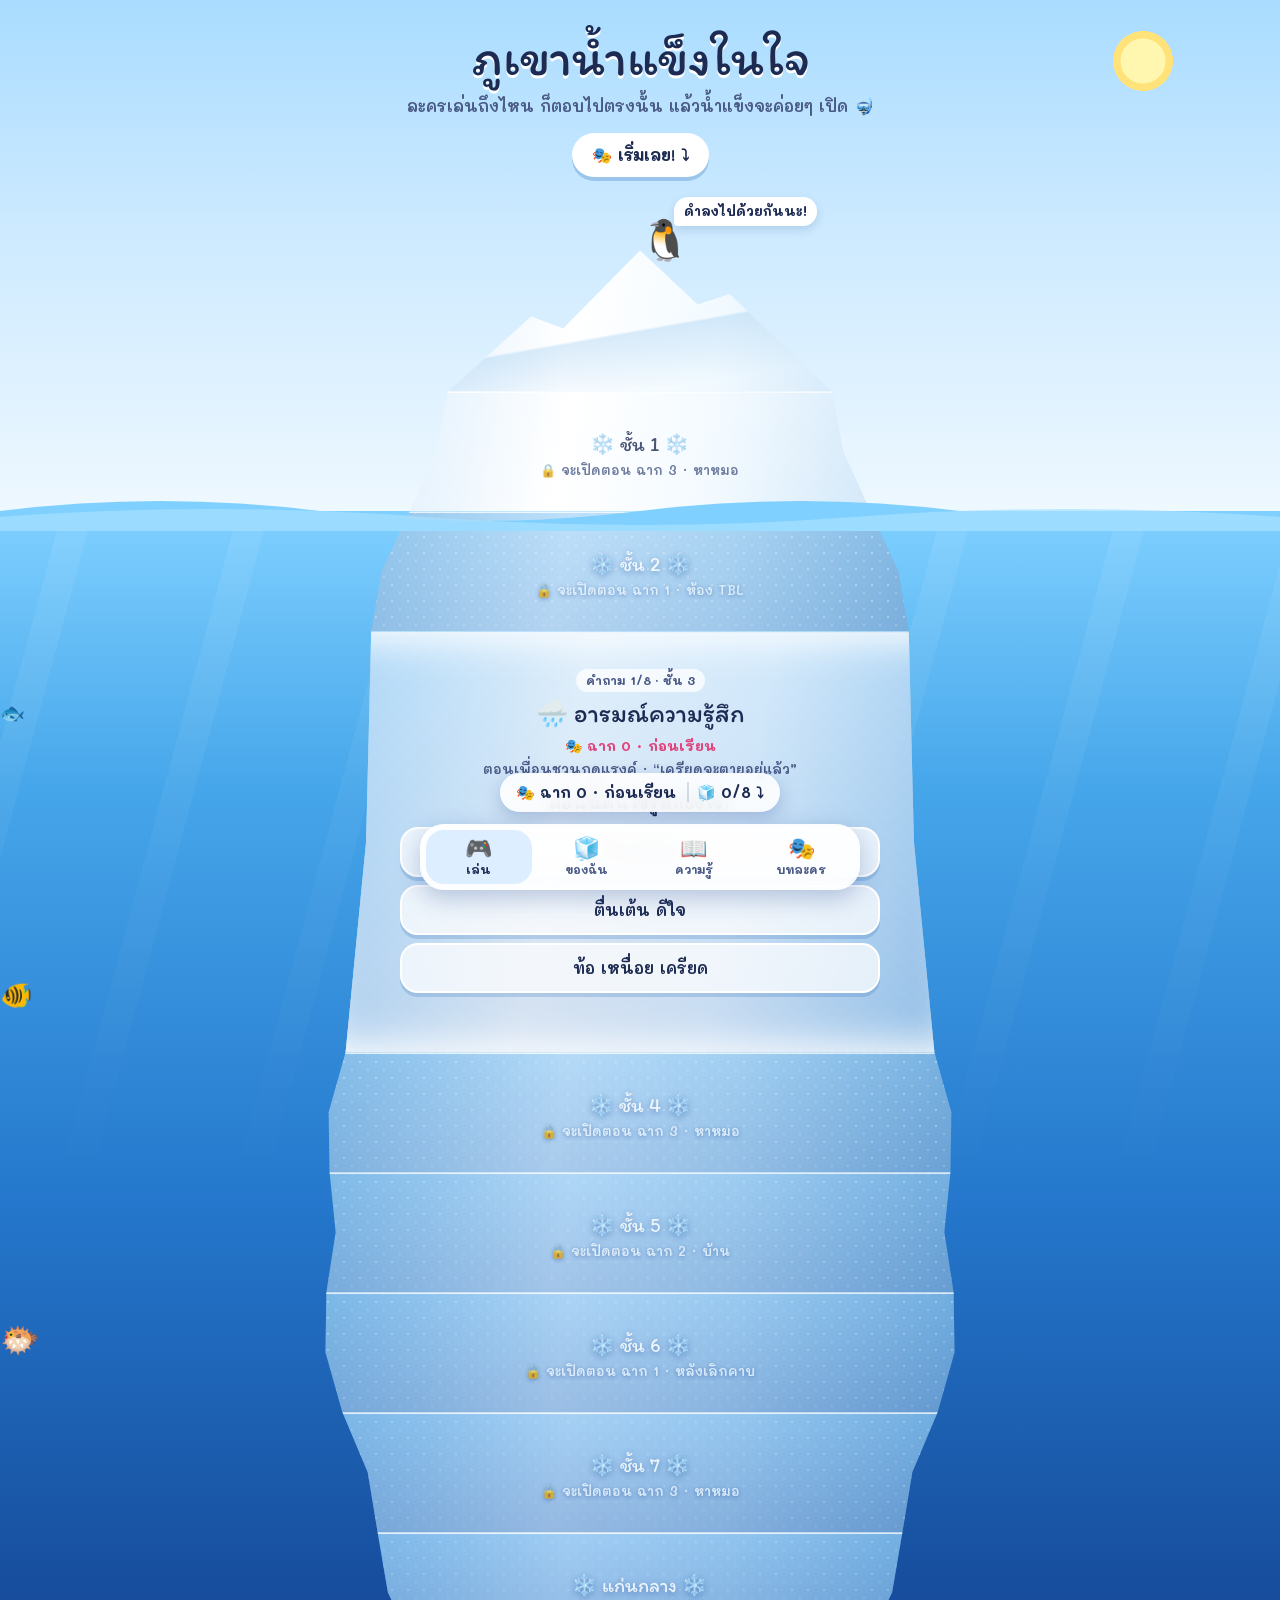
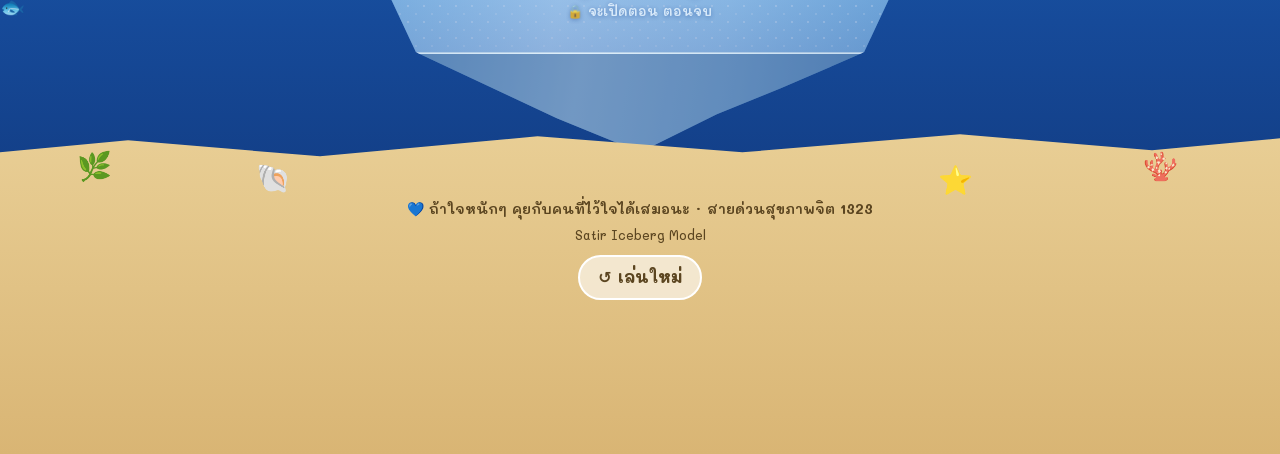
==== commit e1cc76cd: "Drop buttons that duplicate the tab bar on the game page Co-Authored-By: Claude Opus 5.5 <noreply@an" ====
--- a/index.html
+++ b/index.html
@@ -62,8 +62,6 @@
     <p>ละครเล่นถึงไหน ก็ตอบไปตรงนั้น แล้วน้ำแข็งจะค่อยๆ เปิด 🤿</p>
     <div class="btns">
       <button class="go" data-act="jump">🎭 เริ่มเลย! ⤵</button>
-      <a class="go alt" href="info.html" data-fade>📖 แต่ละชั้นคืออะไร?</a>
-      <a class="go alt" href="script.html" data-fade>🎭 บทละคร</a>
     </div>
   </div>
   <div class="col">
@@ -86,8 +84,6 @@
     <span class="deco" style="right:8%;animation-delay:-2s">🪸</span><span class="deco" style="right:24%;top:36px;animation-delay:-3s">⭐</span>
     <p>💙 ถ้าใจหนักๆ คุยกับคนที่ไว้ใจได้เสมอนะ · สายด่วนสุขภาพจิต <b>1323</b></p>
     <p style="font-weight:500;font-size:12.5px">Satir Iceberg Model</p>
-    <a class="pillbtn" href="info.html" data-fade>📖 แต่ละชั้นคืออะไร?</a>
-    <a class="pillbtn" href="script.html" data-fade>🎭 บทละคร</a>
     <button class="pillbtn" data-act="reset">↺ เล่นใหม่</button>
   </footer>
 </main>
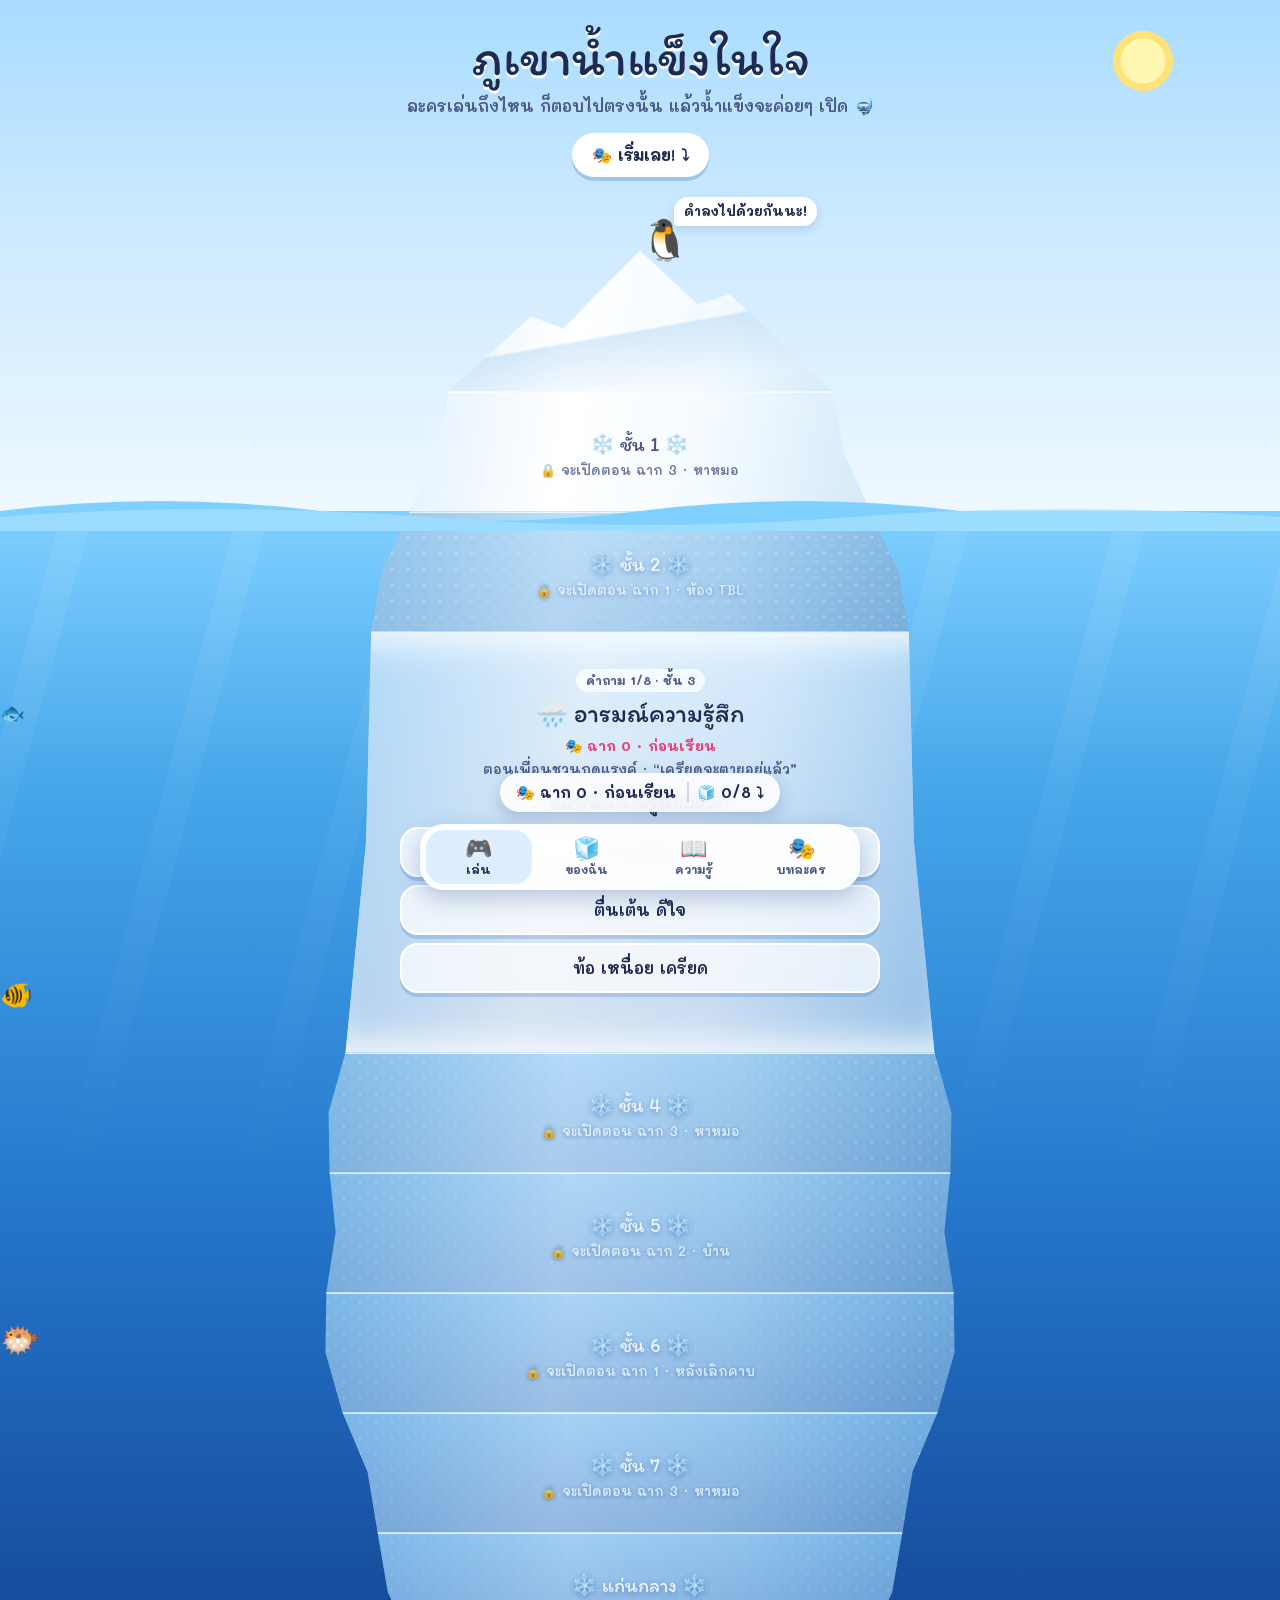
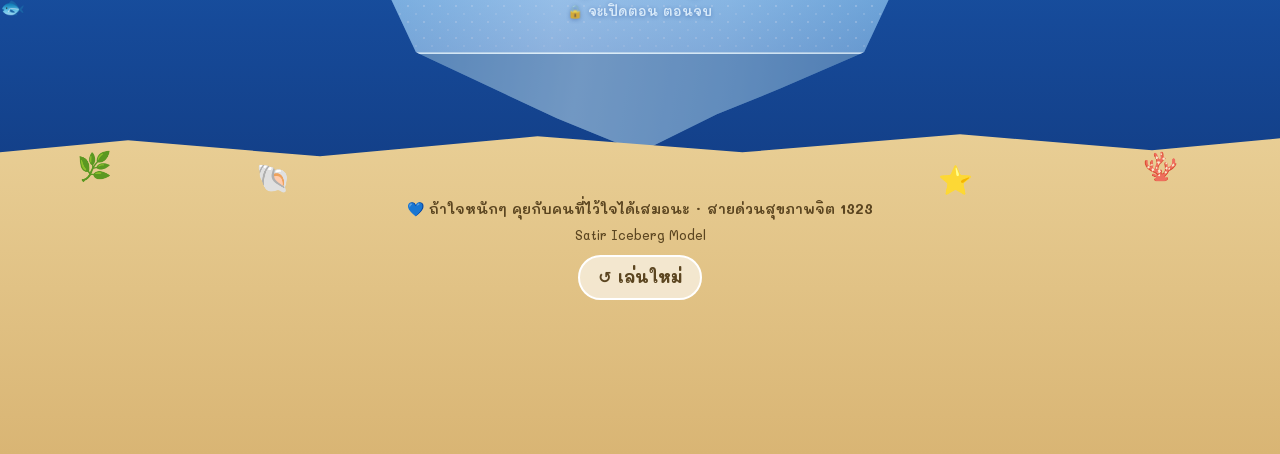
==== commit da9bc0d4: "Straight, uncropped poster and no sideways page shift on phones Co-Authored-By: Claude Opus 5.5 <nor" ====
--- a/index.html
+++ b/index.html
@@ -10,7 +10,7 @@
 <link rel="preconnect" href="https://fonts.googleapis.com">
 <link rel="preconnect" href="https://fonts.gstatic.com" crossorigin>
 <link href="https://fonts.googleapis.com/css2?family=Itim&family=Mali:wght@500;600;700&display=swap" rel="stylesheet">
-<link rel="stylesheet" href="style.css?v=6">
+<link rel="stylesheet" href="style.css?v=7">
 <style>
 .scene{margin-top:6px;font-size:14px;font-weight:700;color:#e0457b}
 .cue{margin:2px auto 0;font-size:13.5px;color:var(--ink-soft);font-weight:600}
@@ -88,7 +88,7 @@
   </footer>
 </main>
 
-<script src="ocean.js?v=6"></script>
+<script src="ocean.js?v=7"></script>
 <script>
 const LAYERS = [
   {id:'behavior', name:'พฤติกรรม', emo:'🚶', tint:'#ffffff', wt:60, wb:72,
--- a/style.css
+++ b/style.css
@@ -1,7 +1,7 @@
 /* shared ocean + iceberg look for every page */
 :root{--ink:#1d2b53;--ink-soft:#4a5a86;--col:min(100vw,640px);--ease:cubic-bezier(.65,0,.35,1);--pop:cubic-bezier(.2,.8,.2,1);color-scheme:light}
 *{box-sizing:border-box}
-html,body{margin:0;overflow-x:hidden}
+html,body{margin:0;overflow-x:hidden;max-width:100%}
 body{font-family:"Mali",system-ui,sans-serif;color:var(--ink);background:#0b2150;line-height:1.55;-webkit-tap-highlight-color:transparent;animation:pagein .6s ease both}
 body.leaving{opacity:0;transition:opacity .3s ease}
 button,a{touch-action:manipulation}
@@ -86,6 +86,8 @@
 .rays{position:absolute;inset:0 0 auto 0;height:700px;pointer-events:none;z-index:0;
   background:repeating-linear-gradient(105deg,rgba(255,255,255,0) 0 60px,rgba(255,255,255,.08) 60px 90px,rgba(255,255,255,0) 90px 170px);
   -webkit-mask:linear-gradient(#000,transparent);mask:linear-gradient(#000,transparent);animation:shimmer 7s ease-in-out infinite}
+/* sea life lives in its own clipped layer so swimming fish never widen the page */
+#sealife{position:absolute;inset:0;overflow:hidden;pointer-events:none;z-index:0}
 .fish{position:absolute;z-index:0;left:0;pointer-events:none;will-change:transform;animation:swim linear infinite}
 .fish i{display:inline-block;font-style:normal;animation:bobfish 2.4s ease-in-out infinite}
 .bub{position:absolute;bottom:0;border-radius:50%;border:2px solid rgba(255,255,255,.55);z-index:0;pointer-events:none;will-change:transform;animation:rise linear infinite}
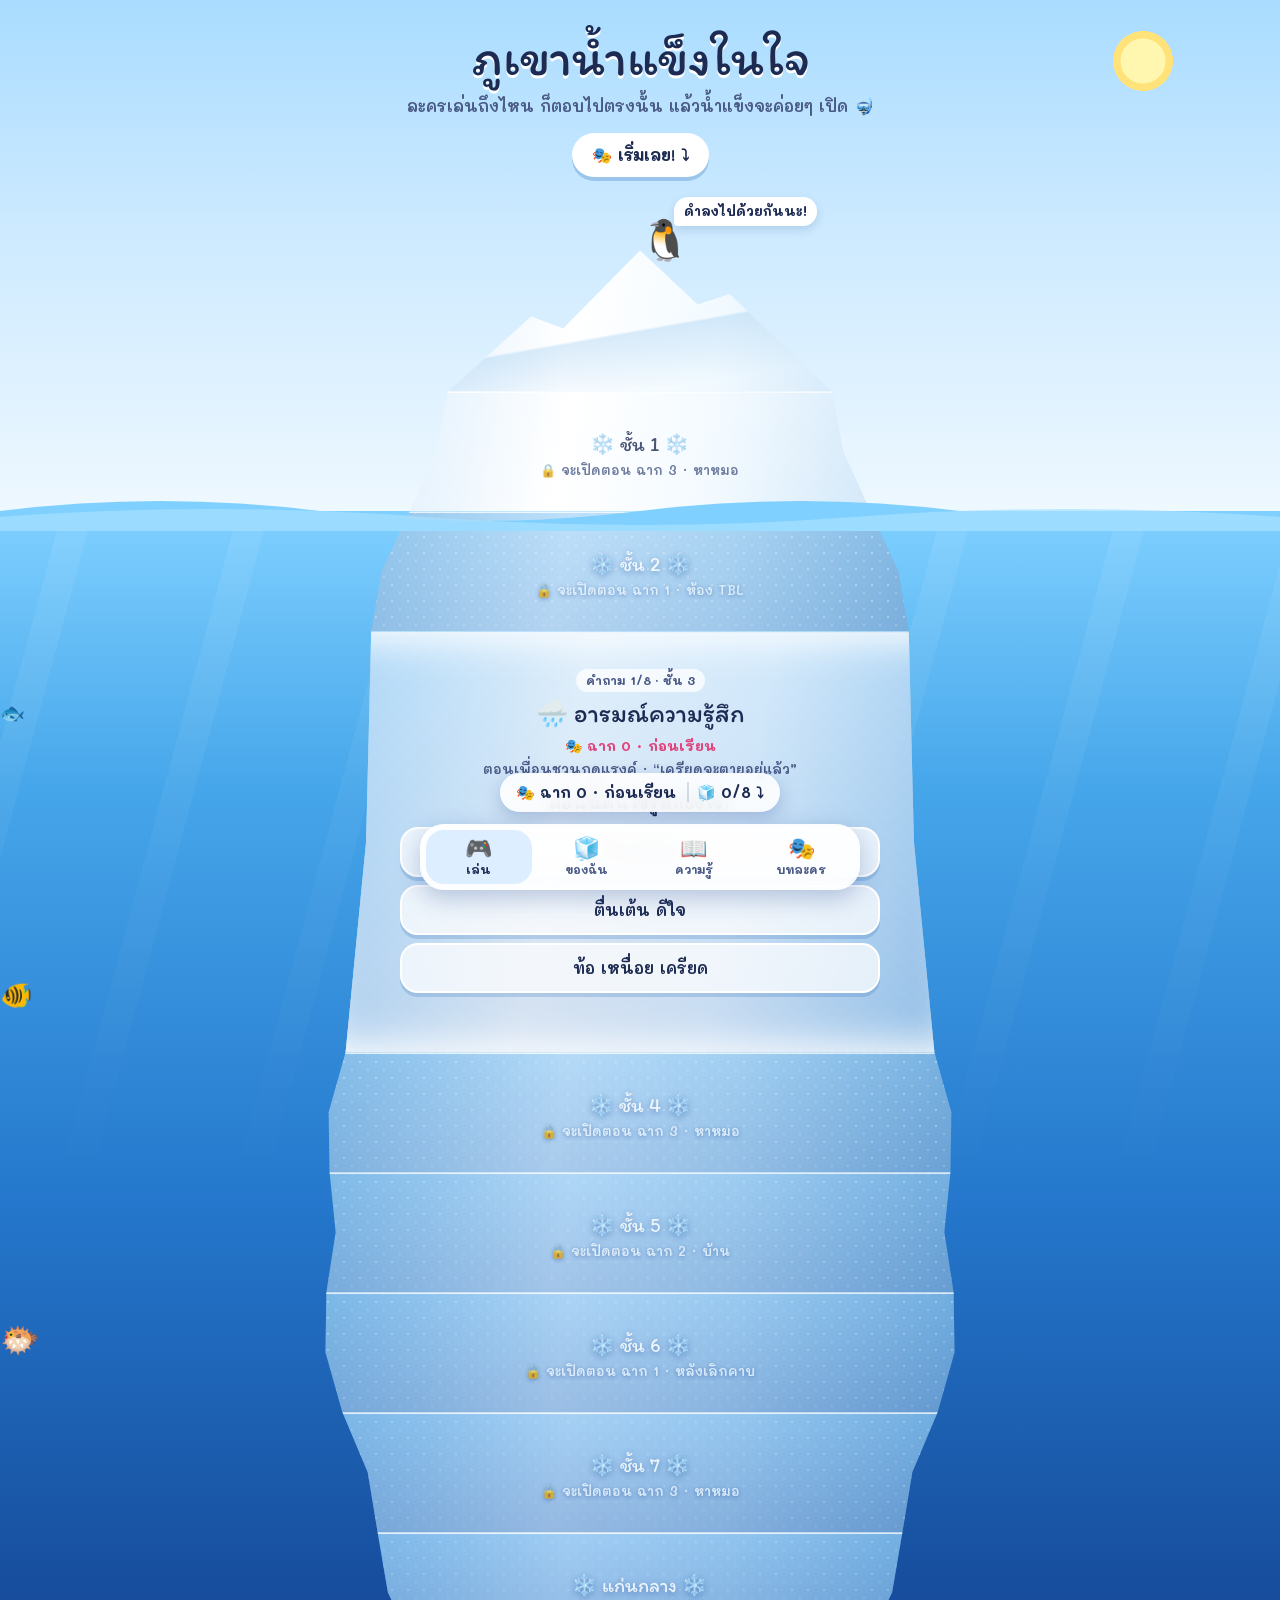
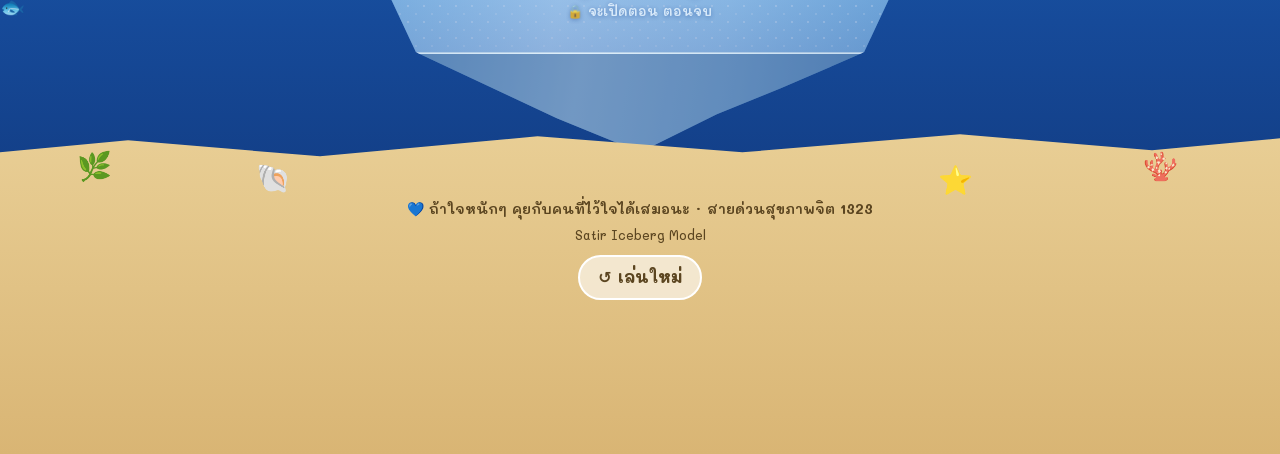
==== commit a332eb49: "Add link preview image and Open Graph tags Co-Authored-By: Claude Opus 5.5 <noreply@anthropic.com>" ====
--- a/index.html
+++ b/index.html
@@ -6,6 +6,22 @@
 <title>ภูเขาน้ำแข็งในใจ 🧊</title>
 <meta name="theme-color" content="#a9dcff">
 <meta name="description" content="ดูละครไป ดำน้ำไป — เปิดภูเขาน้ำแข็งในใจทีละชั้น">
+<!-- link preview -->
+<meta property="og:type" content="website">
+<meta property="og:site_name" content="ภูเขาน้ำแข็งในใจ">
+<meta property="og:title" content="ภูเขาน้ำแข็งในใจ 🧊">
+<meta property="og:description" content="ดูละครไป ดำน้ำไป เปิดภูเขาน้ำแข็งในใจทีละชั้น">
+<meta property="og:url" content="https://tataprin.github.io/satir-iceberg/">
+<meta property="og:image" content="https://tataprin.github.io/satir-iceberg/og.png?v=1">
+<meta property="og:image:width" content="1200">
+<meta property="og:image:height" content="630">
+<meta property="og:image:alt" content="ภูเขาน้ำแข็งน่ารักๆ มีเพนกวินอยู่บนยอด">
+<meta property="og:locale" content="th_TH">
+<meta name="twitter:card" content="summary_large_image">
+<meta name="twitter:title" content="ภูเขาน้ำแข็งในใจ 🧊">
+<meta name="twitter:description" content="ดูละครไป ดำน้ำไป เปิดภูเขาน้ำแข็งในใจทีละชั้น">
+<meta name="twitter:image" content="https://tataprin.github.io/satir-iceberg/og.png?v=1">
+<!-- /link preview -->
 <link rel="icon" href="data:image/svg+xml,<svg xmlns='http://www.w3.org/2000/svg' viewBox='0 0 100 100'><text y='.9em' font-size='90'>🧊</text></svg>">
 <link rel="preconnect" href="https://fonts.googleapis.com">
 <link rel="preconnect" href="https://fonts.gstatic.com" crossorigin>
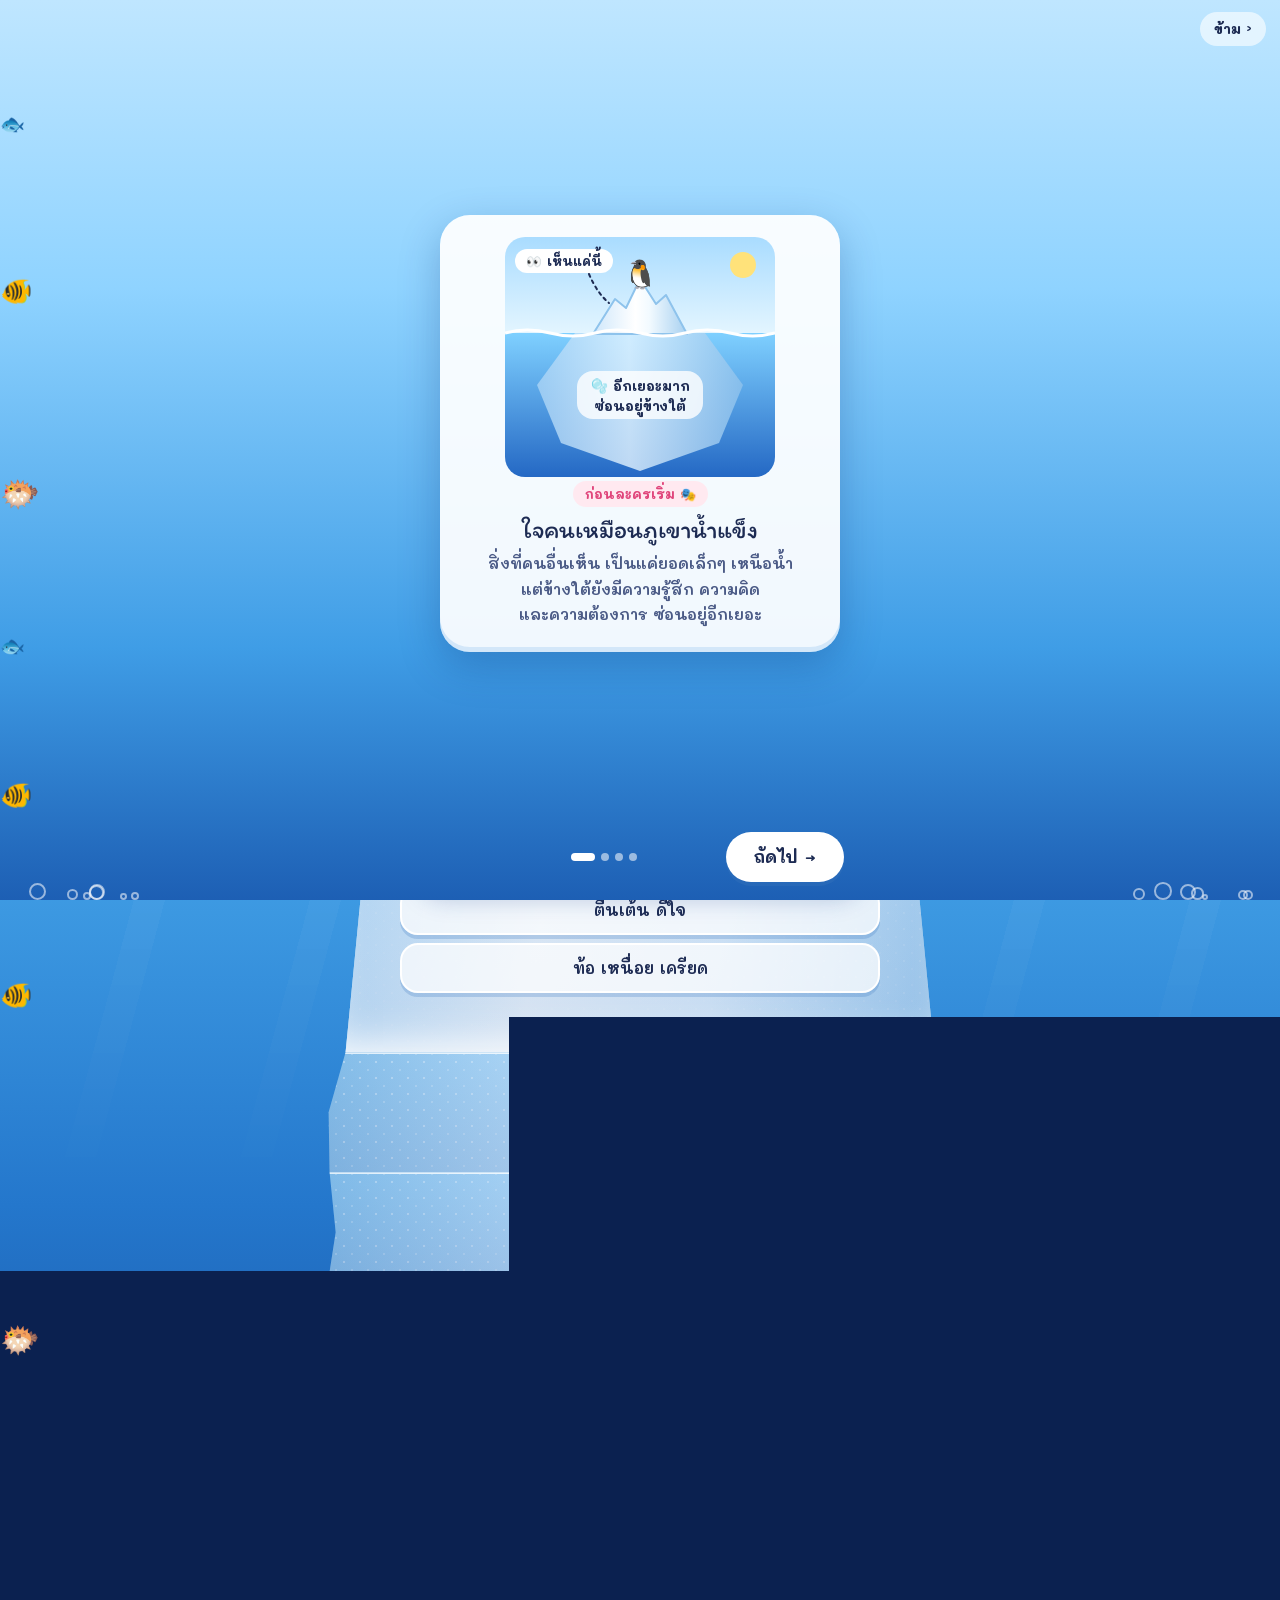
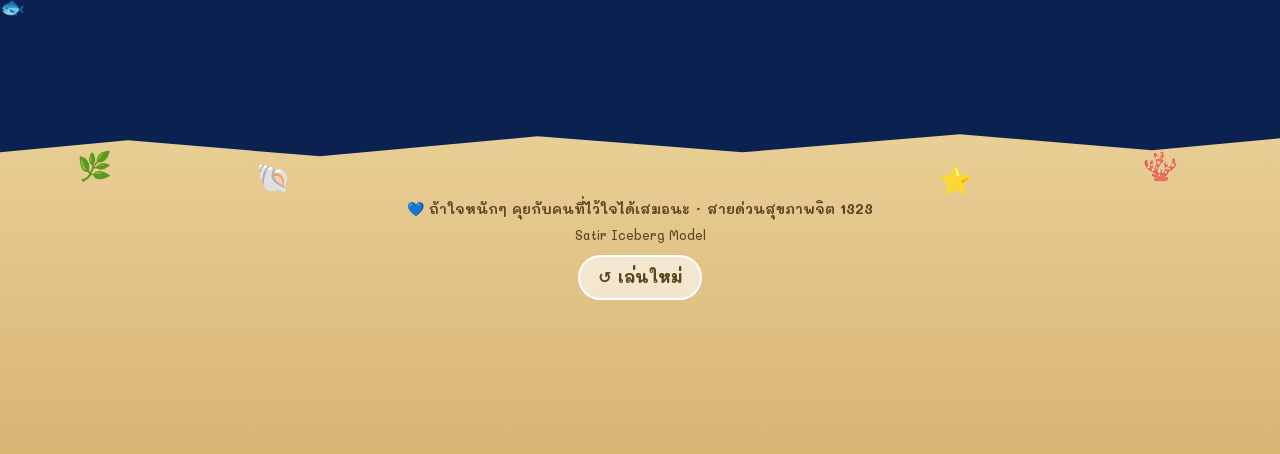
==== commit 7fa487d9: "Add intro slides explaining the iceberg and how to play Co-Authored-By: Claude Opus 5.5 <noreply@ant" ====
--- a/index.html
+++ b/index.html
@@ -58,6 +58,59 @@
 .line{margin:12px 0 0;font-size:14.5px;font-weight:600}
 .again{margin-top:8px;border:0;background:none;font-size:13px;font-weight:700;color:var(--ink-soft);text-decoration:underline}
 .meter .cnt{margin-left:6px;padding-left:8px;border-left:2px solid rgba(29,43,83,.15)}
+/* intro: how-to slides before the game */
+.intro{position:fixed;inset:0;z-index:60;display:flex;flex-direction:column;overflow:hidden;
+  background:linear-gradient(180deg,#bfe6ff 0%,#8fd3ff 32%,#3f9de6 72%,#1d5fb4 100%);
+  opacity:0;transition:opacity .45s ease,transform .5s var(--pop)}
+.intro[hidden]{display:none}
+.intro.open{opacity:1}
+.intro.closing{opacity:0;transform:translateY(-28px) scale(1.03)}
+.ilife{position:absolute;inset:0;overflow:hidden;pointer-events:none}
+.iskip{position:absolute;z-index:3;top:calc(12px + env(safe-area-inset-top));right:14px;border:0;border-radius:99px;padding:6px 14px;
+  background:rgba(255,255,255,.6);color:var(--ink);font-weight:700;font-size:14px}
+.itrack{position:relative;z-index:1;flex:1;display:flex;overflow-x:auto;overflow-y:hidden;scroll-snap-type:x mandatory;scrollbar-width:none;overscroll-behavior:contain}
+.itrack::-webkit-scrollbar{display:none}
+.islide{flex:0 0 100%;scroll-snap-align:center;scroll-snap-stop:always;display:flex;align-items:center;justify-content:center;
+  padding:calc(56px + env(safe-area-inset-top)) 16px 12px;overflow-y:auto}
+.icard{width:100%;max-width:400px;background:rgba(255,255,255,.93);border-radius:30px;padding:22px 20px 24px;text-align:center;
+  box-shadow:0 14px 40px rgba(10,50,120,.28),inset 0 -5px 0 rgba(120,180,235,.25)}
+.icard h2{margin:6px 0 6px;font-size:25px;line-height:1.3}
+.icard p{margin:0;font-size:15.5px;font-weight:600;color:var(--ink-soft);line-height:1.65}
+.icard .kick{display:inline-block;font-size:13px;font-weight:700;color:#e0457b;background:#ffe9f0;border-radius:99px;padding:3px 12px}
+.islide.on .icard>*{animation:fadeup .6s var(--pop) both}
+.islide.on .icard>:nth-child(2){animation-delay:.08s}
+.islide.on .icard>:nth-child(3){animation-delay:.16s}
+.islide.on .icard>:nth-child(4){animation-delay:.24s}
+.islide.on .icard>:nth-child(5){animation-delay:.32s}
+.ihero{display:block;width:100%;max-width:270px;height:auto;margin:0 auto 4px}
+.ihero .pg{animation:float 3s ease-in-out infinite}
+/* mini 8-layer stack */
+.imini{position:relative;margin:12px auto 12px;max-width:310px;padding:10px 8px 12px;border-radius:20px;
+  background:linear-gradient(#e2f4ff 0 44px,#8fd3ff 44px,#3f9de6 78%,#2563b8)}
+.imini li{list-style:none;margin:0 auto 4px;height:27px;display:flex;align-items:center;justify-content:center;gap:5px;border-radius:9px;
+  font-size:13.5px;font-weight:700;white-space:nowrap;box-shadow:inset 0 -3px 0 rgba(60,120,190,.18)}
+.imini li:first-child{margin-bottom:10px}
+.imini ol{margin:0;padding:0}
+.imini .wl{position:absolute;left:0;right:0;top:44px;height:0;border-top:2px dashed rgba(255,255,255,.95)}
+.imini .wl span{position:absolute;right:10px;top:-11px;font-size:11px;font-weight:700;color:#2a6fc0;background:#fff;border-radius:99px;padding:0 7px}
+.imini li.core{background:radial-gradient(circle at 50% 30%,#fffbe0,#ffe08a);box-shadow:0 0 14px 2px rgba(255,226,122,.8)}
+/* steps */
+.isteps{margin:14px 0 0;padding:0;list-style:none;text-align:left;display:flex;flex-direction:column;gap:10px}
+.isteps li{display:flex;gap:12px;align-items:flex-start;font-size:15px;font-weight:600;line-height:1.5}
+.isteps b{flex:0 0 42px;height:42px;border-radius:50%;display:grid;place-items:center;font-size:22px;font-weight:400;background:#e4f3ff}
+.isteps small{display:block;font-size:13.5px;color:var(--ink-soft);font-weight:600}
+.itip{margin-top:14px;padding:10px 12px;border-radius:16px;background:#fff6c9;font-size:14px;font-weight:600;line-height:1.55;text-align:left}
+.ipill{display:inline-block;background:#fff;border-radius:99px;padding:1px 9px;font-size:13px;font-weight:700;box-shadow:0 2px 6px rgba(20,60,140,.25);white-space:nowrap}
+.ibar{position:relative;z-index:2;display:flex;align-items:center;justify-content:space-between;gap:10px;
+  padding:10px 16px calc(18px + env(safe-area-inset-bottom));max-width:440px;width:100%;margin:0 auto}
+.iback{width:46px;height:46px;border:0;border-radius:50%;background:rgba(255,255,255,.55);font-size:22px;font-weight:700;color:var(--ink);
+  transition:opacity .3s ease,transform .25s var(--pop)}
+.iback.off{opacity:0;pointer-events:none}
+.idots{display:flex;gap:6px}
+.idots i{width:8px;height:8px;border-radius:99px;background:rgba(255,255,255,.55);transition:width .4s var(--pop),background .3s}
+.idots i.on{width:24px;background:#fff}
+.inext{min-width:118px;padding:12px 18px;font-size:16.5px}
+.inext.last{background:#ffe27a;box-shadow:0 4px 0 #d9a92c}
 @keyframes wobble{0%,100%{transform:none}20%{transform:translateX(-7px) rotate(-1deg)}40%{transform:translateX(6px) rotate(1deg)}60%{transform:translateX(-4px)}80%{transform:translateX(2px)}}
 @keyframes yay{0%{transform:scale(1)}45%{transform:scale(1.07)}100%{transform:scale(1)}}
 @keyframes popup{from{transform:translate(0,0) scale(.4);opacity:1}to{transform:translate(var(--dx),-130px) scale(1.3);opacity:0}}
@@ -70,6 +123,75 @@
 <button class="meter" id="meter" data-act="jump"><span class="txt">🧊 0/8</span></button>
 <nav class="tabbar" data-on="game"></nav>
 
+<div class="intro" id="intro" role="dialog" aria-modal="true" aria-label="วิธีเล่น" hidden>
+  <div class="ilife" id="ilife"></div>
+  <button class="iskip" data-i="skip">ข้าม ›</button>
+  <div class="itrack" id="itrack">
+    <section class="islide"><div class="icard">
+      <svg class="ihero" viewBox="0 0 270 240" aria-hidden="true">
+        <defs>
+          <clipPath id="ic"><rect width="270" height="240" rx="20"/></clipPath>
+          <linearGradient id="isk" x1="0" y1="0" x2="0" y2="1"><stop offset="0" stop-color="#a9dcff"/><stop offset="1" stop-color="#e3f5ff"/></linearGradient>
+          <linearGradient id="iw" x1="0" y1="0" x2="0" y2="1"><stop offset="0" stop-color="#7fd0ff"/><stop offset="1" stop-color="#2468c4"/></linearGradient>
+          <linearGradient id="ipk" x1="0" x2="1"><stop offset="0" stop-color="#cfe7fb"/><stop offset=".45" stop-color="#fff"/><stop offset=".6" stop-color="#f2faff"/><stop offset="1" stop-color="#a7d0f0"/></linearGradient>
+          <linearGradient id="ib" x1="0" x2="1"><stop offset="0" stop-color="#a9d3f5"/><stop offset=".45" stop-color="#e4f4ff"/><stop offset="1" stop-color="#8fc2ec"/></linearGradient>
+        </defs>
+        <g clip-path="url(#ic)">
+          <rect width="270" height="96" fill="url(#isk)"/>
+          <circle cx="238" cy="28" r="13" fill="#ffe27a"/>
+          <rect y="96" width="270" height="144" fill="url(#iw)"/>
+          <polygon points="70,96 200,96 238,148 214,206 135,234 56,206 32,148" fill="url(#ib)" opacity=".8"/>
+          <polygon points="88,97 110,62 121,71 135,42 151,67 161,58 182,97" fill="url(#ipk)" stroke="#8ec3ec" stroke-width="2" stroke-linejoin="round"/>
+          <path d="M0 96 Q 22 90 45 96 T 90 96 T 135 96 T 180 96 T 225 96 T 270 96" fill="none" stroke="#fff" stroke-width="3"/>
+        </g>
+        <text class="pg" x="135" y="47" font-size="28" text-anchor="middle">🐧</text>
+        <rect x="10" y="12" width="98" height="24" rx="12" fill="#fff"/>
+        <text x="59" y="29" font-size="12.5" font-weight="700" fill="#1d2b53" text-anchor="middle">👀 เห็นแค่นี้</text>
+        <path d="M84 37 Q 92 56 104 66" fill="none" stroke="#1d2b53" stroke-width="2" stroke-dasharray="3 4" stroke-linecap="round"/>
+        <rect x="72" y="134" width="126" height="48" rx="16" fill="#fff" opacity=".8"/>
+        <text x="135" y="154" font-size="13.5" font-weight="700" fill="#1d2b53" text-anchor="middle">🫧 อีกเยอะมาก</text>
+        <text x="135" y="174" font-size="13.5" font-weight="700" fill="#1d2b53" text-anchor="middle">ซ่อนอยู่ข้างใต้</text>
+      </svg>
+      <span class="kick">ก่อนละครเริ่ม 🎭</span>
+      <h2>ใจคนเหมือนภูเขาน้ำแข็ง</h2>
+      <p>สิ่งที่คนอื่นเห็น เป็นแค่ยอดเล็กๆ เหนือน้ำ<br>แต่ข้างใต้ยังมีความรู้สึก ความคิด<br>และความต้องการ ซ่อนอยู่อีกเยอะ</p>
+    </div></section>
+
+    <section class="islide"><div class="icard">
+      <span class="kick">Satir Iceberg Model</span>
+      <h2>ดำลงไป 8 ชั้น 🤿</h2>
+      <div class="imini"><div class="wl"><span>ผิวน้ำ</span></div><ol id="imini"></ol></div>
+      <p>ยิ่งดำลึก ยิ่งใกล้หัวใจ 💛</p>
+    </div></section>
+
+    <section class="islide"><div class="icard">
+      <span class="kick">วิธีเล่น</span>
+      <h2>ดูละครไป ตอบไป</h2>
+      <ol class="isteps">
+        <li><b>🎭</b><div>ดูละครไปเรื่อยๆ<small>ชั้นที่ล็อก 🔒 บอกไว้ว่าเปิดตอนฉากไหน</small></div></li>
+        <li><b>👆</b><div>ถึงฉากนั้น เลือกคำตอบ<small>ผิดได้ ลองใหม่ได้ ไม่มีคะแนน 😉</small></div></li>
+        <li><b>🫧</b><div>ตอบได้ น้ำแข็งจะใสขึ้น<small>แล้วพาไปคำถามต่อไปให้เอง</small></div></li>
+      </ol>
+      <div class="itip">💡 คำถามไปตามละคร ไม่ได้เรียงจากบนลงล่างนะ บางทีชั้นลึกๆ ก็เปิดก่อน</div>
+    </div></section>
+
+    <section class="islide"><div class="icard">
+      <span class="kick">เกือบพร้อมแล้ว</span>
+      <h2>พร้อมดำน้ำยัง? 🐧</h2>
+      <ol class="isteps">
+        <li><b>🔇</b><div>ปิดเสียงมือถือ<small>แล้วหรี่จอลงนิดนึงนะ</small></div></li>
+        <li><b>🧭</b><div>หลงทาง? แตะปุ่มลอยด้านล่าง<small><span class="ipill">🎭 ฉาก… ⤵</span> พากลับไปคำถามตอนนี้</small></div></li>
+        <li><b>🧊</b><div>เล่นจบแล้ว ยังมีต่อ<small>ลองสร้างภูเขาน้ำแข็งของตัวเองดูได้</small></div></li>
+      </ol>
+    </div></section>
+  </div>
+  <div class="ibar">
+    <button class="iback off" data-i="back" aria-label="ก่อนหน้า">‹</button>
+    <div class="idots" id="idots"><i class="on"></i><i></i><i></i><i></i></div>
+    <button class="go inext" data-i="next" id="inext">ถัดไป →</button>
+  </div>
+</div>
+
 <header class="sky">
   <div class="sun"></div>
   <div class="cloud c1"></div><div class="cloud c2"></div><div class="cloud c3"></div>
@@ -78,6 +200,7 @@
     <p>ละครเล่นถึงไหน ก็ตอบไปตรงนั้น แล้วน้ำแข็งจะค่อยๆ เปิด 🤿</p>
     <div class="btns">
       <button class="go" data-act="jump">🎭 เริ่มเลย! ⤵</button>
+      <button class="go alt" data-act="intro">❓ วิธีเล่น</button>
     </div>
   </div>
   <div class="col">
@@ -226,6 +349,7 @@
   const b = e.target.closest('[data-act]'); if(!b) return;
   const act = b.dataset.act;
   if(act === 'jump') return jump();
+  if(act === 'intro') return openIntro();
   if(act === 'pick'){
     if(busy) return;
     const l = byId[activeId()], i = +b.dataset.i, el = $('L-' + l.id);
@@ -254,9 +378,68 @@
   }
 });
 
+/* intro slides: shown on the first visit (or ?intro), reopened from "วิธีเล่น" */
+const IKEY = 'iceberg-intro-v1', intro = $('intro'), track = $('itrack');
+const slides = [...track.children], dots = [...$('idots').children];
+$('imini').innerHTML = LAYERS.map((l, k) => {
+  const w = [56, 70, 82, 92, 96, 90, 80, 66][k];
+  return `<li class="${l.core ? 'core' : ''}" style="width:${w}%;background:${l.core ? '' : l.tint}">${l.emo} ${l.name}</li>`;
+}).join('');
+let slideAt = -1, lifeOn = false, bootT = 0;
+function playBoot(){
+  document.body.classList.add('boot');
+  clearTimeout(bootT); bootT = setTimeout(() => document.body.classList.remove('boot'), 2000);
+}
+function onSlide(){
+  const i = Math.round(track.scrollLeft / track.clientWidth);
+  if(i === slideAt) return;
+  slideAt = i;
+  slides.forEach((s, k) => s.classList.toggle('on', k === i));
+  dots.forEach((d, k) => d.classList.toggle('on', k === i));
+  intro.querySelector('.iback').classList.toggle('off', i === 0);
+  const last = i === slides.length - 1;
+  $('inext').classList.toggle('last', last);
+  $('inext').textContent = last ? '🤿 ไปดำน้ำกัน!' : 'ถัดไป →';
+}
+function goSlide(i){ track.scrollTo({left: i * track.clientWidth, behavior: REDUCE ? 'auto' : 'smooth'}); }
+function openIntro(){
+  if(!lifeOn){ sealife($('ilife')); lifeOn = true; }
+  intro.hidden = false; intro.classList.remove('closing');
+  document.documentElement.style.overflow = 'hidden';
+  track.scrollLeft = 0; slideAt = -1; onSlide();
+  requestAnimationFrame(() => requestAnimationFrame(() => intro.classList.add('open')));
+}
+function closeIntro(){
+  try{ localStorage.setItem(IKEY, '1'); }catch(e){}
+  intro.classList.add('closing'); intro.classList.remove('open');
+  document.documentElement.style.overflow = '';
+  setTimeout(() => { intro.hidden = true; }, REDUCE ? 0 : 500);
+  scrollTo(0, 0); playBoot();
+}
+track.addEventListener('scroll', onSlide, {passive:true});
+addEventListener('resize', () => { if(!intro.hidden) track.scrollLeft = slideAt * track.clientWidth; });
+intro.addEventListener('click', e => {
+  const b = e.target.closest('[data-i]'); if(!b) return;
+  const a = b.dataset.i;
+  if(a === 'skip') closeIntro();
+  if(a === 'back') goSlide(slideAt - 1);
+  if(a === 'next') slideAt >= slides.length - 1 ? closeIntro() : goSlide(slideAt + 1);
+});
+addEventListener('keydown', e => {
+  if(intro.hidden) return;
+  if(e.key === 'Escape') closeIntro();
+  if(e.key === 'ArrowRight' && slideAt < slides.length - 1) goSlide(slideAt + 1);
+  if(e.key === 'ArrowLeft' && slideAt > 0) goSlide(slideAt - 1);
+});
+
 sealife($('sealife'));
 render(false);
-setTimeout(() => document.body.classList.remove('boot'), 2000);
+let seen = null;
+try{ seen = localStorage.getItem(IKEY); }catch(e){}
+if(!seen || /[?&#]intro/.test(location.search + location.hash)){
+  document.body.classList.remove('boot');
+  openIntro();
+} else playBoot();
 </script>
 </body>
 </html>
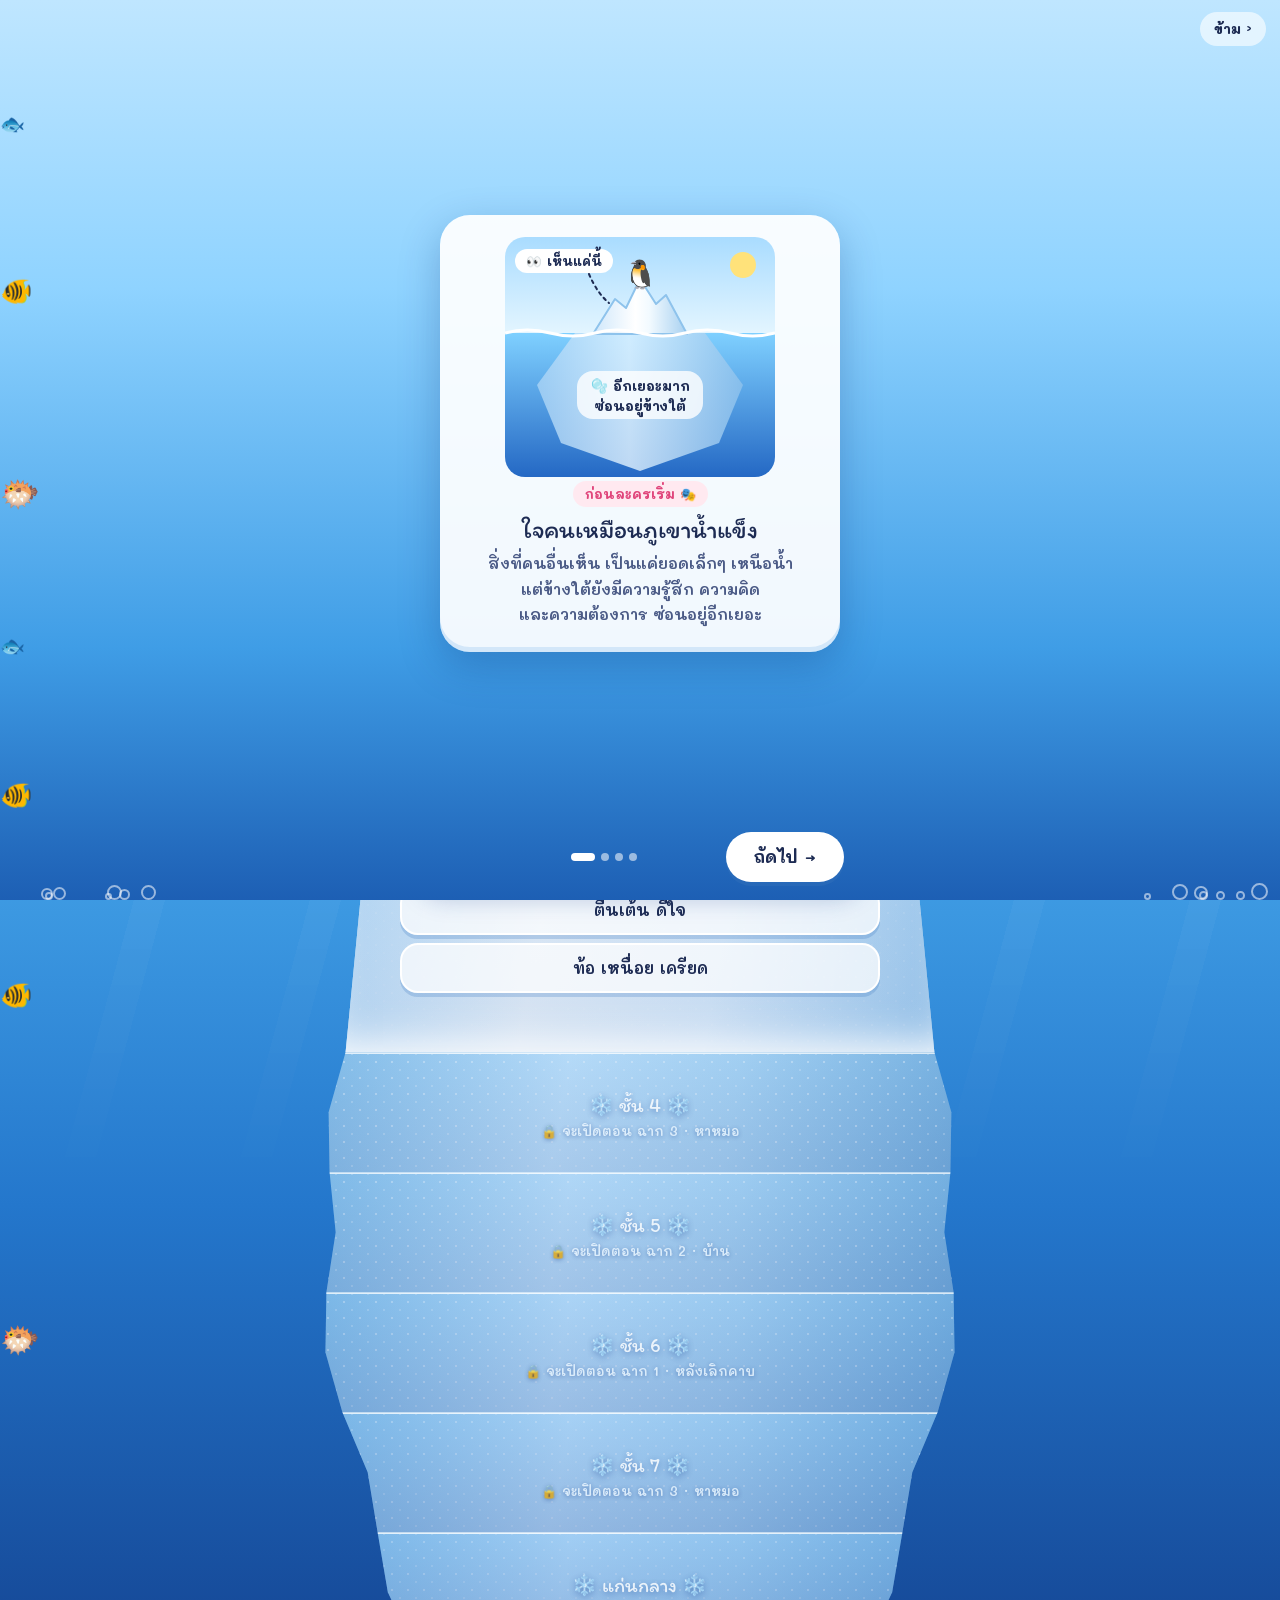
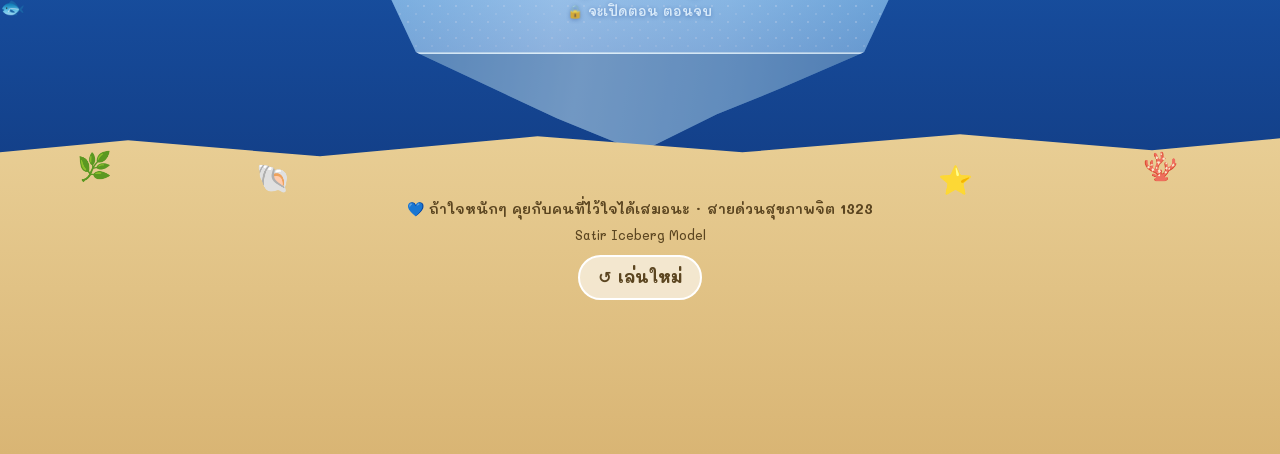
==== commit b0702c94: "Add end poster to the game and share poster code with me.html Drop the date from both posters.  Co-A" ====
--- a/index.html
+++ b/index.html
@@ -26,7 +26,7 @@
 <link rel="preconnect" href="https://fonts.googleapis.com">
 <link rel="preconnect" href="https://fonts.gstatic.com" crossorigin>
 <link href="https://fonts.googleapis.com/css2?family=Itim&family=Mali:wght@500;600;700&display=swap" rel="stylesheet">
-<link rel="stylesheet" href="style.css?v=7">
+<link rel="stylesheet" href="style.css?v=8">
 <style>
 .scene{margin-top:6px;font-size:14px;font-weight:700;color:#e0457b}
 .cue{margin:2px auto 0;font-size:13.5px;color:var(--ink-soft);font-weight:600}
@@ -218,6 +218,8 @@
   <div id="sealife"></div>
   <div class="col" id="deep"></div>
   <div class="col tip"><div class="ice"></div></div>
+
+  <section class="sum" id="sum"></section>
   <footer class="bed">
     <span class="deco" style="left:6%">🌿</span><span class="deco" style="left:20%;top:34px;animation-delay:-1s">🐚</span>
     <span class="deco" style="right:8%;animation-delay:-2s">🪸</span><span class="deco" style="right:24%;top:36px;animation-delay:-3s">⭐</span>
@@ -228,6 +230,7 @@
 </main>
 
 <script src="ocean.js?v=7"></script>
+<script src="poster.js?v=1"></script>
 <script>
 const LAYERS = [
   {id:'behavior', name:'พฤติกรรม', emo:'🚶', tint:'#ffffff', wt:60, wb:72,
@@ -329,6 +332,31 @@
     txt.innerHTML = html;
     if(animate){ txt.classList.remove('swap'); void txt.offsetWidth; txt.classList.add('swap'); }
   }
+  renderSum();
+}
+
+/* end poster: the play's iceberg with the right answers + the message to yourself */
+let posterSig = '', posterBlob = null;
+const POSTER_NAME = 'iceberg-in-the-play.png';
+async function renderSum(){
+  const box = $('sum');
+  if(activeId()){ box.classList.remove('on'); posterSig = ''; return; }
+  const sig = 'done' + S.self;
+  if(sig === posterSig) return;
+  posterSig = sig;
+  box.innerHTML = `
+    <div class="done-h"><div class="spark">✨</div><h2>ดำถึงก้นบึ้งแล้ว!</h2><p>เก็บภูเขาน้ำแข็งจากละครเรื่องนี้ไว้เป็นที่ระลึกนะ 💛</p></div>
+    <div class="poster"><img id="poster" alt="ภูเขาน้ำแข็งในใจ จากละคร"></div>
+    <p class="snap">📸 แคปหน้าจอ หรือแตะค้างที่รูปเพื่อบันทึกได้เลย</p>
+    <div class="acts"><button class="go" data-act="save">💾 บันทึกรูป</button><button class="go alt" data-act="share">📤 แชร์ให้เพื่อน</button></div>
+    <p class="kind">ขอบคุณที่ดูละครกับเรานะ<br>ใจดีกับตัวเองด้วย 🫶</p>`;
+  box.classList.add('on');
+  const c = await drawPoster({
+    title:'ภูเขาน้ำแข็งในใจ',
+    sub:'🧑‍🎓 ภูเขาน้ำแข็งของคนไข้ในละคร',
+    layers:LAYERS.map(l => ({...l, text:l.core ? l.opts[S.self] : l.opts[l.ans]}))
+  });
+  showPoster(c, $('poster'), b => { posterBlob = b; });
 }
 
 function burst(el, from){
@@ -342,7 +370,7 @@
   }
 }
 function bump(){ const m = $('meter'); m.classList.remove('bump'); void m.offsetWidth; m.classList.add('bump'); }
-const jump = () => { const a = activeId(); glide($('L-' + (a || 'self'))); };
+const jump = () => { const a = activeId(); glide(a ? $('L-' + a) : $('sum')); };
 
 let busy = false;
 document.addEventListener('click', e => {
@@ -366,11 +394,13 @@
     setTimeout(() => {
       if(l.core) S.self = i; else S.solved[l.id] = true;
       save(); render(true); bump();
-      const nx = activeId() && $('L-' + activeId());
-      if(nx) setTimeout(() => shine(nx), 500);
-      setTimeout(() => { if(nx) glide(nx); busy = false; }, 1050);
+      const nx = activeId() ? $('L-' + activeId()) : $('sum');
+      if(activeId()) setTimeout(() => shine(nx), 500);
+      setTimeout(() => { glide(nx); busy = false; }, 1050);
     }, 750);
   }
+  if(act === 'save'){ buzz(15); return savePoster(posterBlob, POSTER_NAME); }
+  if(act === 'share'){ buzz(15); return sharePoster(posterBlob, POSTER_NAME, 'ภูเขาน้ำแข็งในใจ', 'ดูละครแล้วลองดำดูภูเขาน้ำแข็งในใจกัน 🧊 https://tataprin.github.io/satir-iceberg/'); }
   if(act === 'reself'){ S.self = null; save(); render(true); }
   if(act === 'reset'){
     S = {solved:{}, self:null}; save(); render(true);
--- a/style.css
+++ b/style.css
@@ -145,4 +145,19 @@
 @keyframes boot{from{opacity:0;transform:translateY(24px)}to{opacity:1;transform:none}}
 .boot .slice{animation:boot .8s var(--pop) both;animation-delay:calc(var(--k) * 80ms + 150ms)}
 
+/* end-of-dive poster (game + me.html) */
+.sum{position:relative;z-index:2;max-width:600px;margin:0 auto;padding:40px 16px 50px;display:none;text-align:center;color:#fff}
+.sum.on{display:block;animation:fadeup .8s var(--pop) both}
+.done-h h2{margin:0;font-size:30px;text-shadow:0 2px 10px rgba(0,30,90,.4)}
+.done-h p{margin:2px 0 0;font-size:15.5px;font-weight:600;opacity:.95}
+.spark{font-size:40px;animation:beat 1.8s ease-in-out infinite}
+.poster{position:relative;width:min(82vw,380px);aspect-ratio:9/16;margin:20px auto 0;border-radius:24px;overflow:hidden;
+  background:linear-gradient(110deg,#cfe9ff 30%,#f2faff 50%,#cfe9ff 70%) 0 0/300% 100%;animation:load 1.4s linear infinite;
+  box-shadow:0 0 0 5px #fff,0 18px 44px rgba(0,20,60,.45);transform:scale(.94);opacity:.7;transition:transform .9s var(--pop),opacity .6s ease}
+.poster.ready{animation:none;transform:none;opacity:1}
+.poster img{display:block;width:100%;height:auto;-webkit-touch-callout:default}
+.acts{display:flex;gap:10px;justify-content:center;flex-wrap:wrap}
+.kind{margin-top:18px;font-size:16px;font-weight:700}
+.snap{font-size:13.5px;font-weight:600;margin:16px 0 4px;opacity:.9}
+@keyframes load{to{background-position:-300% 0}}
 @media (prefers-reduced-motion:reduce){*,*::before,*::after{animation:none!important;transition:none!important}}
